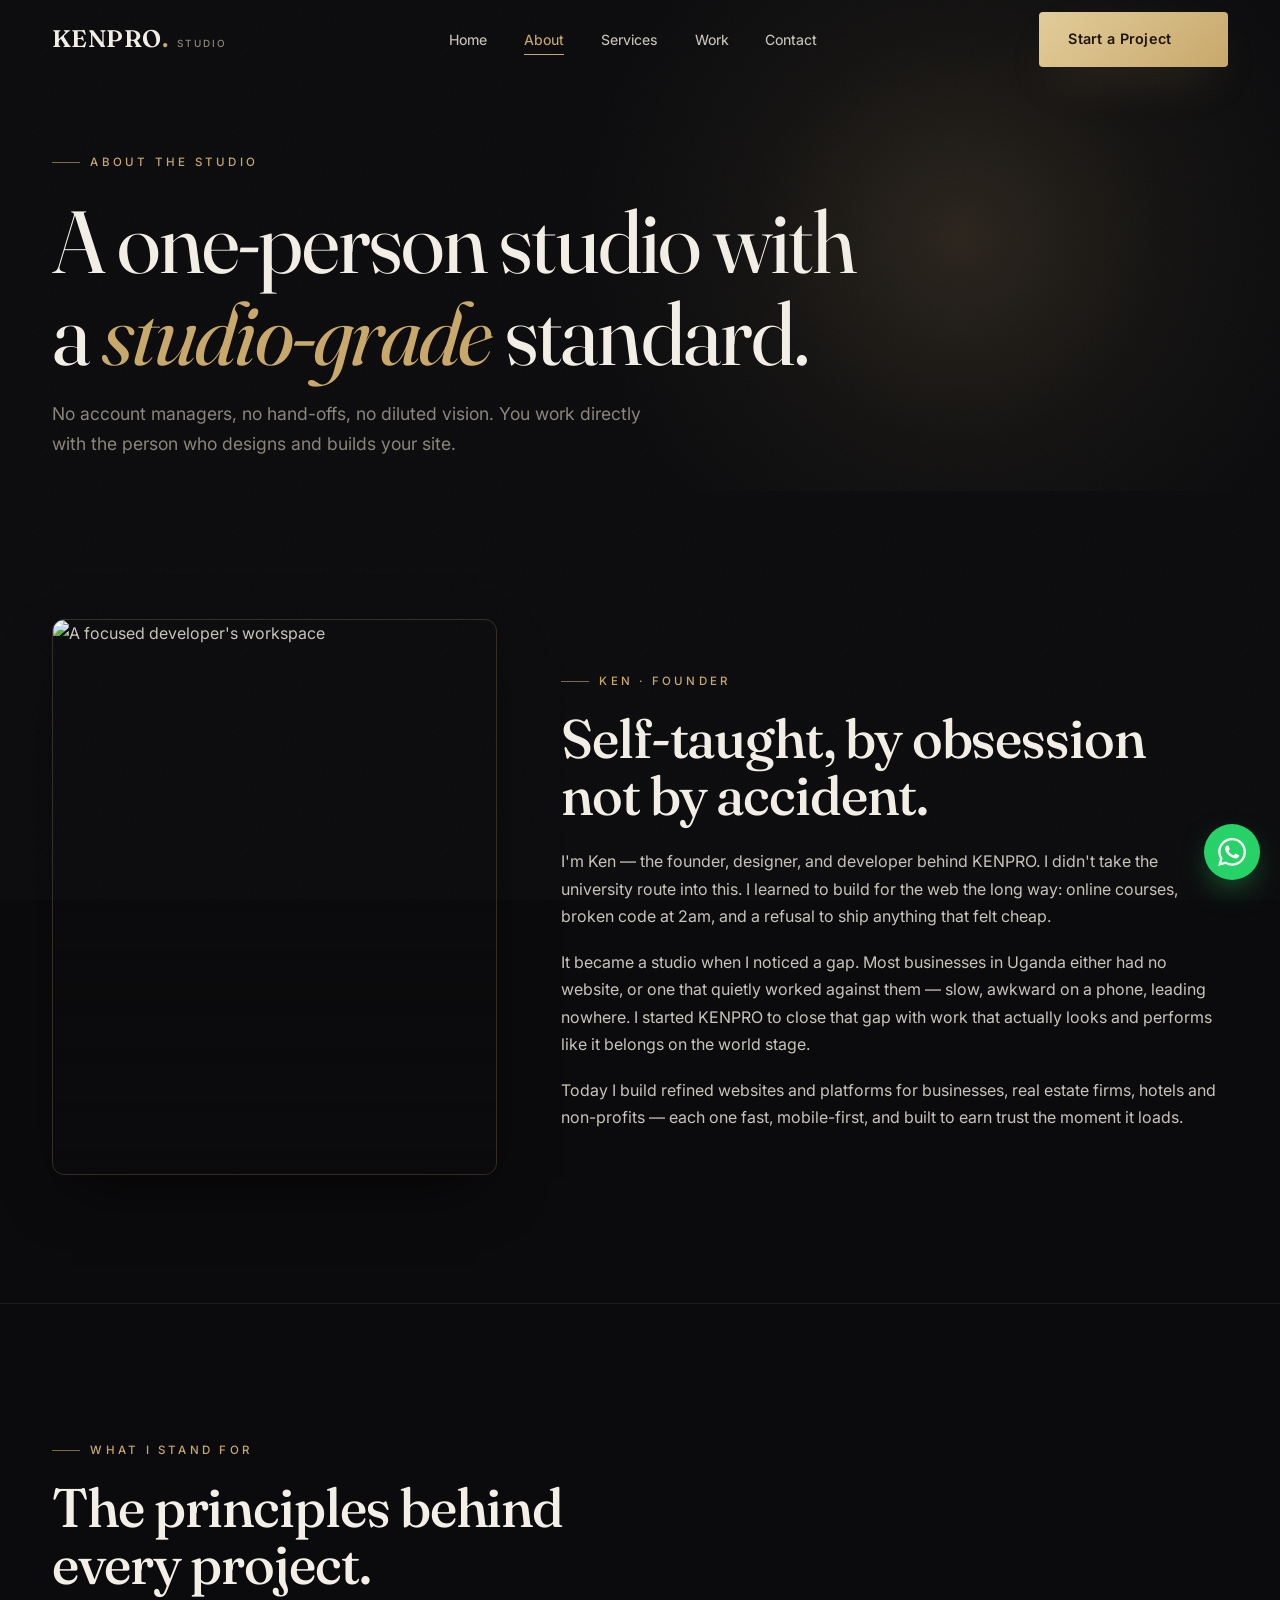
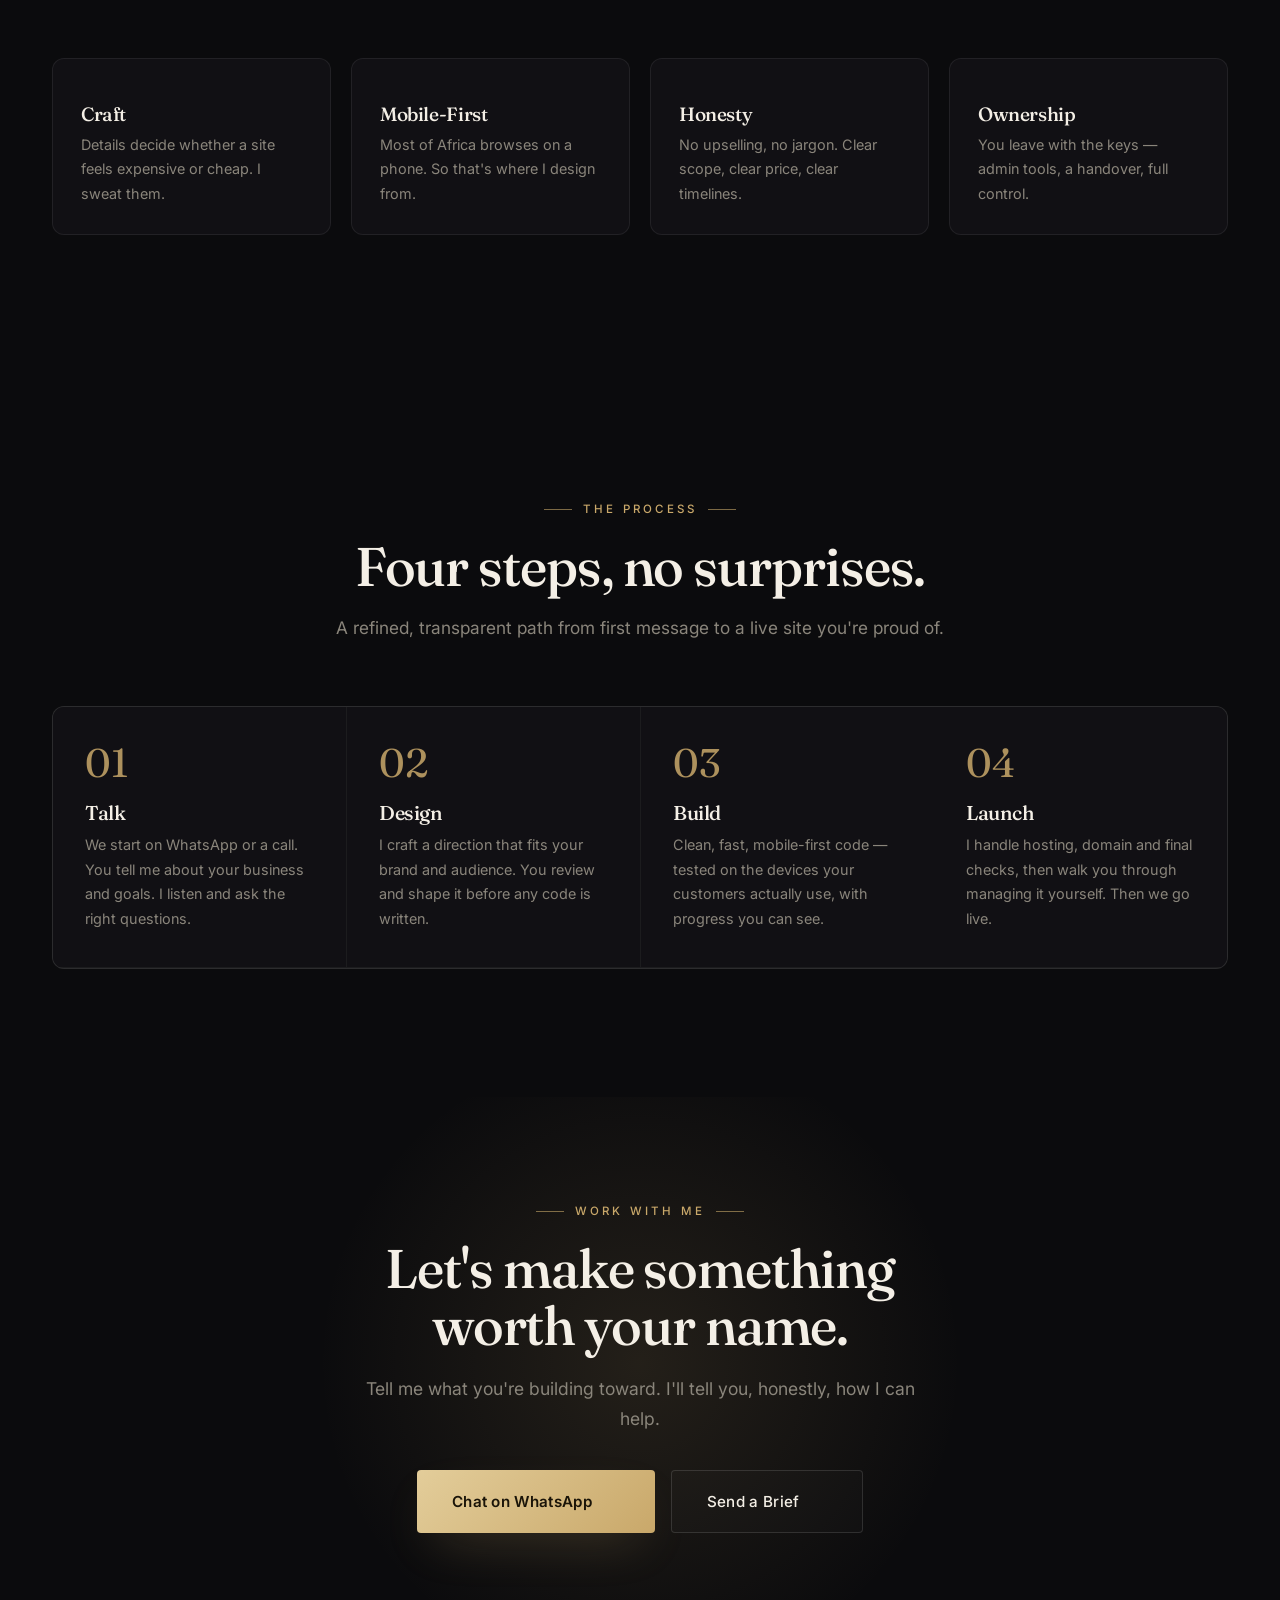
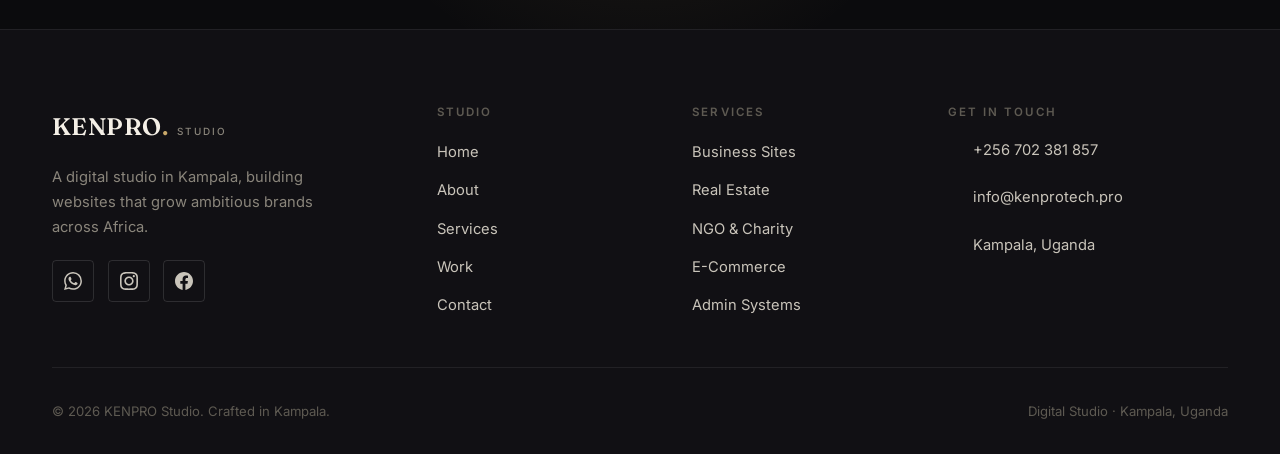
==== about.html @ a4ff4a53 "Replace site with KENPRO Studio (dark-luxury rebuild) Remove old portfolio files; deploy the new 5-p" ====
<!DOCTYPE html>
<html lang="en">
<head>
  <meta charset="UTF-8">
  <meta name="viewport" content="width=device-width, initial-scale=1.0">
  <title>About — KENPRO Digital Studio · Kampala</title>
  <meta name="description" content="KENPRO is led by Ken, a self-taught developer in Kampala. Meet the studio, the approach, and the four-step process behind every build.">

  <meta property="og:type" content="website">
  <meta property="og:title" content="About — KENPRO Digital Studio · Kampala">
  <meta property="og:description" content="Led by Ken, a self-taught developer in Kampala. The studio, the philosophy, and the process behind every KENPRO build.">
  <meta property="og:image" content="https://images.unsplash.com/photo-1497366811353-6870744d04b2?w=1200&h=630&fit=crop&q=80&auto=format">
  <meta property="og:url" content="https://kenprotech.pro/about.html">
  <meta name="twitter:card" content="summary_large_image">
  <meta name="twitter:title" content="About — KENPRO Digital Studio · Kampala">
  <meta name="twitter:description" content="Led by Ken, a self-taught developer in Kampala. The studio, the philosophy, and the process behind every KENPRO build.">
  <meta name="twitter:image" content="https://images.unsplash.com/photo-1497366811353-6870744d04b2?w=1200&h=630&fit=crop&q=80&auto=format">

  <link rel="preconnect" href="https://fonts.googleapis.com">
  <link rel="preconnect" href="https://fonts.gstatic.com" crossorigin>
  <link href="https://fonts.googleapis.com/css2?family=Fraunces:ital,opsz,wght@0,9..144,400;0,9..144,500;0,9..144,600;1,9..144,400;1,9..144,500&family=Inter:wght@400;450;500;600&display=swap" rel="stylesheet">
  <link rel="stylesheet" href="css/style.css">
  <script src="https://unpkg.com/lucide@latest"></script>
</head>
<body class="grain">

  <!-- ════ NAV ════ -->
  <nav class="nav" id="nav">
    <div class="nav-inner">
      <a href="index.html" class="brand" aria-label="KENPRO home">
        <span class="brand-mark">KENPRO<span class="dot">.</span></span>
        <span class="brand-sub">Studio</span>
      </a>
      <div class="nav-links">
        <a href="index.html">Home</a>
        <a href="about.html">About</a>
        <a href="services.html">Services</a>
        <a href="work.html">Work</a>
        <a href="contact.html">Contact</a>
      </div>
      <a href="contact.html" class="btn btn-gold nav-cta">Start a Project <i data-lucide="arrow-up-right"></i></a>
      <button class="nav-toggle" id="navToggle" aria-label="Open menu" aria-expanded="false">
        <span></span><span></span><span></span>
      </button>
    </div>
  </nav>
  <div class="nav-drawer" id="navDrawer">
    <div class="nav-drawer-links">
      <a href="index.html">Home <span>01</span></a>
      <a href="about.html">About <span>02</span></a>
      <a href="services.html">Services <span>03</span></a>
      <a href="work.html">Work <span>04</span></a>
      <a href="contact.html">Contact <span>05</span></a>
    </div>
    <div class="nav-drawer-foot">
      <a href="https://wa.me/256702381857?text=Hello%20Ken%2C%20I%27d%20like%20to%20start%20a%20project." class="btn btn-gold" target="_blank" rel="noopener">Start a Project <i data-lucide="arrow-up-right"></i></a>
      <div class="nav-drawer-social">
        <a class="social-btn" href="https://wa.me/256702381857" target="_blank" rel="noopener" aria-label="WhatsApp"><svg viewBox="0 0 24 24"><path d="M17.472 14.382c-.297-.149-1.758-.867-2.03-.967-.273-.099-.471-.148-.67.15-.197.297-.767.966-.94 1.164-.173.199-.347.223-.644.075-.297-.149-1.255-.463-2.39-1.475-.883-.788-1.48-1.761-1.653-2.059-.173-.297-.018-.458.13-.606.134-.133.298-.347.446-.52.149-.174.198-.298.298-.497.099-.198.05-.371-.025-.52-.075-.149-.669-1.612-.916-2.207-.242-.579-.487-.5-.669-.51l-.57-.01c-.198 0-.52.074-.792.372-.272.297-1.04 1.016-1.04 2.479 0 1.462 1.065 2.875 1.213 3.074.149.198 2.096 3.2 5.077 4.487.709.306 1.262.489 1.694.625.712.227 1.36.195 1.871.118.571-.085 1.758-.719 2.006-1.413.248-.694.248-1.289.173-1.413-.074-.124-.272-.198-.57-.347m-5.421 7.403h-.004a9.87 9.87 0 01-5.031-1.378l-.361-.214-3.741.982.998-3.648-.235-.374a9.86 9.86 0 01-1.51-5.26c.001-5.45 4.436-9.884 9.888-9.884 2.64 0 5.122 1.03 6.988 2.898a9.825 9.825 0 012.893 6.994c-.003 5.45-4.437 9.884-9.885 9.884m8.413-18.297A11.815 11.815 0 0012.05 0C5.495 0 .16 5.335.157 11.892c0 2.096.547 4.142 1.588 5.945L.057 24l6.305-1.654a11.882 11.882 0 005.683 1.448h.005c6.554 0 11.89-5.335 11.893-11.893a11.821 11.821 0 00-3.48-8.413Z"/></svg></a>
        <a class="social-btn" href="https://instagram.com" target="_blank" rel="noopener" aria-label="Instagram"><svg viewBox="0 0 24 24"><path d="M12 0C8.74 0 8.333.015 7.053.072 5.775.132 4.905.333 4.14.63c-.789.306-1.459.717-2.126 1.384S.935 3.35.63 4.14C.333 4.905.131 5.775.072 7.053.012 8.333 0 8.74 0 12s.015 3.667.072 4.947c.06 1.277.261 2.148.558 2.913.306.788.717 1.459 1.384 2.126.667.666 1.336 1.079 2.126 1.384.766.296 1.636.499 2.913.558C8.333 23.988 8.74 24 12 24s3.667-.015 4.947-.072c1.277-.06 2.148-.262 2.913-.558.788-.306 1.459-.718 2.126-1.384.666-.667 1.079-1.335 1.384-2.126.296-.765.499-1.636.558-2.913.06-1.28.072-1.687.072-4.947s-.015-3.667-.072-4.947c-.06-1.277-.262-2.149-.558-2.913-.306-.789-.718-1.459-1.384-2.126C21.319 1.347 20.651.935 19.86.63c-.765-.297-1.636-.499-2.913-.558C15.667.012 15.26 0 12 0zm0 2.16c3.203 0 3.585.016 4.85.071 1.17.055 1.805.249 2.227.415.562.217.96.477 1.382.896.419.42.679.819.896 1.381.164.422.36 1.057.413 2.227.057 1.266.07 1.646.07 4.85s-.015 3.585-.074 4.85c-.061 1.17-.256 1.805-.421 2.227-.224.562-.479.96-.899 1.382-.419.419-.824.679-1.38.896-.42.164-1.065.36-2.235.413-1.274.057-1.649.07-4.859.07-3.211 0-3.586-.015-4.859-.074-1.171-.061-1.816-.256-2.236-.421-.569-.224-.96-.479-1.379-.899-.421-.419-.69-.824-.9-1.38-.165-.42-.359-1.065-.42-2.235-.045-1.26-.061-1.649-.061-4.844 0-3.196.016-3.586.061-4.861.061-1.17.255-1.814.42-2.234.21-.57.479-.96.9-1.381.419-.419.81-.689 1.379-.898.42-.166 1.051-.361 2.221-.421 1.275-.045 1.65-.06 4.859-.06l.045.03zm0 3.678c-3.405 0-6.162 2.76-6.162 6.162 0 3.405 2.76 6.162 6.162 6.162 3.405 0 6.162-2.76 6.162-6.162 0-3.405-2.76-6.162-6.162-6.162zM12 16c-2.21 0-4-1.79-4-4s1.79-4 4-4 4 1.79 4 4-1.79 4-4 4zm7.846-10.405c0 .795-.646 1.44-1.44 1.44-.795 0-1.44-.646-1.44-1.44 0-.794.646-1.439 1.44-1.439.793-.001 1.44.645 1.44 1.439z"/></svg></a>
        <a class="social-btn" href="https://facebook.com" target="_blank" rel="noopener" aria-label="Facebook"><svg viewBox="0 0 24 24"><path d="M24 12.073c0-6.627-5.373-12-12-12s-12 5.373-12 12c0 5.99 4.388 10.954 10.125 11.854v-8.385H7.078v-3.47h3.047V9.43c0-3.007 1.792-4.669 4.533-4.669 1.312 0 2.686.235 2.686.235v2.953H15.83c-1.491 0-1.956.925-1.956 1.874v2.25h3.328l-.532 3.47h-2.796v8.385C19.612 23.027 24 18.062 24 12.073z"/></svg></a>
      </div>
    </div>
  </div>

  <!-- ════ PAGE HEADER ════ -->
  <header class="page-header">
    <div class="hero-glow"></div>
    <div class="container">
      <span class="eyebrow" data-reveal>About the Studio</span>
      <h1 data-reveal data-delay="80">A one-person studio with a <span class="gold-italic">studio-grade</span> standard.</h1>
      <p data-reveal data-delay="160">No account managers, no hand-offs, no diluted vision. You work directly with the person who designs and builds your site.</p>
    </div>
  </header>

  <!-- ════ STORY ════ -->
  <section class="section">
    <div class="container">
      <div class="about-hero-grid">
        <div class="about-portrait" data-reveal>
          <img src="https://images.unsplash.com/photo-1531403009284-440f080d1e12?w=800&q=80&auto=format&fit=crop" alt="A focused developer's workspace"
               onerror="this.onerror=null;this.src='https://images.unsplash.com/photo-1517048676732-d65bc937f952?w=800&q=80&auto=format&fit=crop'">
        </div>
        <div class="about-text" data-reveal data-delay="120">
          <span class="eyebrow" style="margin-bottom:1.25rem;">Ken · Founder</span>
          <h2 style="margin-bottom:1.5rem;">Self-taught, by obsession<br>not by accident.</h2>
          <p>I'm Ken — the founder, designer, and developer behind KENPRO. I didn't take the university route into this. I learned to build for the web the long way: online courses, broken code at 2am, and a refusal to ship anything that felt cheap.</p>
          <p>It became a studio when I noticed a gap. Most businesses in Uganda either had no website, or one that quietly worked against them — slow, awkward on a phone, leading nowhere. I started KENPRO to close that gap with work that actually looks and performs like it belongs on the world stage.</p>
          <p>Today I build refined websites and platforms for businesses, real estate firms, hotels and non-profits — each one fast, mobile-first, and built to earn trust the moment it loads.</p>
        </div>
      </div>
    </div>
  </section>

  <hr class="divider">

  <!-- ════ VALUES ════ -->
  <section class="section">
    <div class="container">
      <div class="section-head" data-reveal>
        <span class="eyebrow">What I Stand For</span>
        <h2>The principles behind<br>every project.</h2>
      </div>
      <div class="values-grid">
        <div class="value-card" data-reveal data-delay="0">
          <div class="value-icon"><i data-lucide="gem"></i></div>
          <h3>Craft</h3>
          <p>Details decide whether a site feels expensive or cheap. I sweat them.</p>
        </div>
        <div class="value-card" data-reveal data-delay="80">
          <div class="value-icon"><i data-lucide="smartphone"></i></div>
          <h3>Mobile-First</h3>
          <p>Most of Africa browses on a phone. So that's where I design from.</p>
        </div>
        <div class="value-card" data-reveal data-delay="160">
          <div class="value-icon"><i data-lucide="message-square-quote"></i></div>
          <h3>Honesty</h3>
          <p>No upselling, no jargon. Clear scope, clear price, clear timelines.</p>
        </div>
        <div class="value-card" data-reveal data-delay="240">
          <div class="value-icon"><i data-lucide="key-round"></i></div>
          <h3>Ownership</h3>
          <p>You leave with the keys — admin tools, a handover, full control.</p>
        </div>
      </div>
    </div>
  </section>

  <!-- ════ PROCESS ════ -->
  <section class="section">
    <div class="container">
      <div class="section-head center" data-reveal>
        <span class="eyebrow center">The Process</span>
        <h2>Four steps, no surprises.</h2>
        <p>A refined, transparent path from first message to a live site you're proud of.</p>
      </div>
      <div class="process">
        <div class="process-step" data-reveal data-delay="0">
          <span class="process-num">01</span>
          <h3>Talk</h3>
          <p>We start on WhatsApp or a call. You tell me about your business and goals. I listen and ask the right questions.</p>
        </div>
        <div class="process-step" data-reveal data-delay="100">
          <span class="process-num">02</span>
          <h3>Design</h3>
          <p>I craft a direction that fits your brand and audience. You review and shape it before any code is written.</p>
        </div>
        <div class="process-step" data-reveal data-delay="200">
          <span class="process-num">03</span>
          <h3>Build</h3>
          <p>Clean, fast, mobile-first code — tested on the devices your customers actually use, with progress you can see.</p>
        </div>
        <div class="process-step" data-reveal data-delay="300">
          <span class="process-num">04</span>
          <h3>Launch</h3>
          <p>I handle hosting, domain and final checks, then walk you through managing it yourself. Then we go live.</p>
        </div>
      </div>
    </div>
  </section>

  <!-- ════ CTA ════ -->
  <section class="cta-band">
    <div class="cta-glow"></div>
    <div class="cta-inner" data-reveal>
      <span class="eyebrow center">Work With Me</span>
      <h2 style="margin-top:1.25rem;">Let's make something<br>worth your name.</h2>
      <p>Tell me what you're building toward. I'll tell you, honestly, how I can help.</p>
      <div class="cta-actions">
        <a href="https://wa.me/256702381857?text=Hello%20Ken%2C%20I%27d%20like%20to%20discuss%20a%20project." class="btn btn-gold btn-lg" target="_blank" rel="noopener">Chat on WhatsApp <i data-lucide="message-circle"></i></a>
        <a href="contact.html" class="btn btn-ghost btn-lg">Send a Brief <i data-lucide="arrow-up-right"></i></a>
      </div>
    </div>
  </section>

  <!-- ════ FOOTER ════ -->
  <footer class="footer">
    <div class="container">
      <div class="footer-grid">
        <div class="footer-brand">
          <a href="index.html" class="brand">
            <span class="brand-mark">KENPRO<span class="dot">.</span></span>
            <span class="brand-sub">Studio</span>
          </a>
          <p>A digital studio in Kampala, building websites that grow ambitious brands across Africa.</p>
          <div class="footer-socials">
            <a class="social-btn" href="https://wa.me/256702381857" target="_blank" rel="noopener" aria-label="WhatsApp"><svg viewBox="0 0 24 24"><path d="M17.472 14.382c-.297-.149-1.758-.867-2.03-.967-.273-.099-.471-.148-.67.15-.197.297-.767.966-.94 1.164-.173.199-.347.223-.644.075-.297-.149-1.255-.463-2.39-1.475-.883-.788-1.48-1.761-1.653-2.059-.173-.297-.018-.458.13-.606.134-.133.298-.347.446-.52.149-.174.198-.298.298-.497.099-.198.05-.371-.025-.52-.075-.149-.669-1.612-.916-2.207-.242-.579-.487-.5-.669-.51l-.57-.01c-.198 0-.52.074-.792.372-.272.297-1.04 1.016-1.04 2.479 0 1.462 1.065 2.875 1.213 3.074.149.198 2.096 3.2 5.077 4.487.709.306 1.262.489 1.694.625.712.227 1.36.195 1.871.118.571-.085 1.758-.719 2.006-1.413.248-.694.248-1.289.173-1.413-.074-.124-.272-.198-.57-.347m-5.421 7.403h-.004a9.87 9.87 0 01-5.031-1.378l-.361-.214-3.741.982.998-3.648-.235-.374a9.86 9.86 0 01-1.51-5.26c.001-5.45 4.436-9.884 9.888-9.884 2.64 0 5.122 1.03 6.988 2.898a9.825 9.825 0 012.893 6.994c-.003 5.45-4.437 9.884-9.885 9.884m8.413-18.297A11.815 11.815 0 0012.05 0C5.495 0 .16 5.335.157 11.892c0 2.096.547 4.142 1.588 5.945L.057 24l6.305-1.654a11.882 11.882 0 005.683 1.448h.005c6.554 0 11.89-5.335 11.893-11.893a11.821 11.821 0 00-3.48-8.413Z"/></svg></a>
            <a class="social-btn" href="https://instagram.com" target="_blank" rel="noopener" aria-label="Instagram"><svg viewBox="0 0 24 24"><path d="M12 0C8.74 0 8.333.015 7.053.072 5.775.132 4.905.333 4.14.63c-.789.306-1.459.717-2.126 1.384S.935 3.35.63 4.14C.333 4.905.131 5.775.072 7.053.012 8.333 0 8.74 0 12s.015 3.667.072 4.947c.06 1.277.261 2.148.558 2.913.306.788.717 1.459 1.384 2.126.667.666 1.336 1.079 2.126 1.384.766.296 1.636.499 2.913.558C8.333 23.988 8.74 24 12 24s3.667-.015 4.947-.072c1.277-.06 2.148-.262 2.913-.558.788-.306 1.459-.718 2.126-1.384.666-.667 1.079-1.335 1.384-2.126.296-.765.499-1.636.558-2.913.06-1.28.072-1.687.072-4.947s-.015-3.667-.072-4.947c-.06-1.277-.262-2.149-.558-2.913-.306-.789-.718-1.459-1.384-2.126C21.319 1.347 20.651.935 19.86.63c-.765-.297-1.636-.499-2.913-.558C15.667.012 15.26 0 12 0zm0 2.16c3.203 0 3.585.016 4.85.071 1.17.055 1.805.249 2.227.415.562.217.96.477 1.382.896.419.42.679.819.896 1.381.164.422.36 1.057.413 2.227.057 1.266.07 1.646.07 4.85s-.015 3.585-.074 4.85c-.061 1.17-.256 1.805-.421 2.227-.224.562-.479.96-.899 1.382-.419.419-.824.679-1.38.896-.42.164-1.065.36-2.235.413-1.274.057-1.649.07-4.859.07-3.211 0-3.586-.015-4.859-.074-1.171-.061-1.816-.256-2.236-.421-.569-.224-.96-.479-1.379-.899-.421-.419-.69-.824-.9-1.38-.165-.42-.359-1.065-.42-2.235-.045-1.26-.061-1.649-.061-4.844 0-3.196.016-3.586.061-4.861.061-1.17.255-1.814.42-2.234.21-.57.479-.96.9-1.381.419-.419.81-.689 1.379-.898.42-.166 1.051-.361 2.221-.421 1.275-.045 1.65-.06 4.859-.06l.045.03zm0 3.678c-3.405 0-6.162 2.76-6.162 6.162 0 3.405 2.76 6.162 6.162 6.162 3.405 0 6.162-2.76 6.162-6.162 0-3.405-2.76-6.162-6.162-6.162zM12 16c-2.21 0-4-1.79-4-4s1.79-4 4-4 4 1.79 4 4-1.79 4-4 4zm7.846-10.405c0 .795-.646 1.44-1.44 1.44-.795 0-1.44-.646-1.44-1.44 0-.794.646-1.439 1.44-1.439.793-.001 1.44.645 1.44 1.439z"/></svg></a>
            <a class="social-btn" href="https://facebook.com" target="_blank" rel="noopener" aria-label="Facebook"><svg viewBox="0 0 24 24"><path d="M24 12.073c0-6.627-5.373-12-12-12s-12 5.373-12 12c0 5.99 4.388 10.954 10.125 11.854v-8.385H7.078v-3.47h3.047V9.43c0-3.007 1.792-4.669 4.533-4.669 1.312 0 2.686.235 2.686.235v2.953H15.83c-1.491 0-1.956.925-1.956 1.874v2.25h3.328l-.532 3.47h-2.796v8.385C19.612 23.027 24 18.062 24 12.073z"/></svg></a>
          </div>
        </div>
        <div class="footer-col">
          <h4>Studio</h4>
          <ul>
            <li><a href="index.html">Home</a></li>
            <li><a href="about.html">About</a></li>
            <li><a href="services.html">Services</a></li>
            <li><a href="work.html">Work</a></li>
            <li><a href="contact.html">Contact</a></li>
          </ul>
        </div>
        <div class="footer-col">
          <h4>Services</h4>
          <ul>
            <li><a href="services.html">Business Sites</a></li>
            <li><a href="services.html">Real Estate</a></li>
            <li><a href="services.html">NGO &amp; Charity</a></li>
            <li><a href="services.html">E-Commerce</a></li>
            <li><a href="services.html">Admin Systems</a></li>
          </ul>
        </div>
        <div class="footer-col footer-contact">
          <h4>Get in Touch</h4>
          <ul>
            <li><i data-lucide="message-circle"></i> <a href="https://wa.me/256702381857" target="_blank" rel="noopener">+256 702 381 857</a></li>
            <li><i data-lucide="mail"></i> <a href="mailto:info@kenprotech.pro">info@kenprotech.pro</a></li>
            <li><i data-lucide="map-pin"></i> Kampala, Uganda</li>
          </ul>
        </div>
      </div>
      <div class="footer-bottom">
        <span>&copy; 2026 KENPRO Studio. Crafted in Kampala.</span>
        <span>Digital Studio · Kampala, Uganda</span>
      </div>
    </div>
  </footer>

  <a class="wa-float" href="https://wa.me/256702381857?text=Hello%20Ken%2C%20I%27d%20like%20to%20discuss%20a%20project." target="_blank" rel="noopener" aria-label="Chat on WhatsApp">
    <svg viewBox="0 0 24 24"><path d="M17.472 14.382c-.297-.149-1.758-.867-2.03-.967-.273-.099-.471-.148-.67.15-.197.297-.767.966-.94 1.164-.173.199-.347.223-.644.075-.297-.149-1.255-.463-2.39-1.475-.883-.788-1.48-1.761-1.653-2.059-.173-.297-.018-.458.13-.606.134-.133.298-.347.446-.52.149-.174.198-.298.298-.497.099-.198.05-.371-.025-.52-.075-.149-.669-1.612-.916-2.207-.242-.579-.487-.5-.669-.51l-.57-.01c-.198 0-.52.074-.792.372-.272.297-1.04 1.016-1.04 2.479 0 1.462 1.065 2.875 1.213 3.074.149.198 2.096 3.2 5.077 4.487.709.306 1.262.489 1.694.625.712.227 1.36.195 1.871.118.571-.085 1.758-.719 2.006-1.413.248-.694.248-1.289.173-1.413-.074-.124-.272-.198-.57-.347m-5.421 7.403h-.004a9.87 9.87 0 01-5.031-1.378l-.361-.214-3.741.982.998-3.648-.235-.374a9.86 9.86 0 01-1.51-5.26c.001-5.45 4.436-9.884 9.888-9.884 2.64 0 5.122 1.03 6.988 2.898a9.825 9.825 0 012.893 6.994c-.003 5.45-4.437 9.884-9.885 9.884m8.413-18.297A11.815 11.815 0 0012.05 0C5.495 0 .16 5.335.157 11.892c0 2.096.547 4.142 1.588 5.945L.057 24l6.305-1.654a11.882 11.882 0 005.683 1.448h.005c6.554 0 11.89-5.335 11.893-11.893a11.821 11.821 0 00-3.48-8.413Z"/></svg>
  </a>

  <script src="js/main.js"></script>
</body>
</html>
---- css/style.css ----
/* ============================================================
   KENPRO — DIGITAL STUDIO · KAMPALA
   Dark luxury design system
   Palette : near-black base · champagne gold · warm ivory
   Type    : Fraunces (display serif) · Inter (sans)
   ============================================================ */

/* ─── TOKENS ─── */
:root {
  /* surfaces */
  --bg:          #0B0B0D;
  --bg-elev:     #111014;
  --bg-card:     #141317;
  --bg-card-2:   #18161b;
  --espresso:    #1A1510;

  /* champagne gold accent */
  --gold:        #C9A86A;
  --gold-bright: #E3CD9A;
  --gold-deep:   #A8884B;
  --gold-soft:   rgba(201,168,106,0.10);
  --gold-line:   rgba(201,168,106,0.22);

  /* text */
  --ivory:       #F4EFE6;
  --text:        #C9C4BA;
  --muted:       #8A857B;
  --faint:       #5E5A52;

  /* lines */
  --line:        rgba(255,255,255,0.07);
  --line-strong: rgba(255,255,255,0.12);

  /* effects */
  --shadow:      0 24px 60px -20px rgba(0,0,0,0.7);
  --shadow-gold: 0 20px 50px -18px rgba(201,168,106,0.28);
  --radius:      4px;
  --radius-lg:   12px;
  --radius-xl:   20px;

  --nav-h:       80px;
  --ease:        cubic-bezier(0.22, 1, 0.36, 1);
  --t:           0.5s var(--ease);

  --container:   1240px;
}

/* ─── RESET ─── */
*, *::before, *::after { margin: 0; padding: 0; box-sizing: border-box; }
html {
  scroll-behavior: smooth;
  -webkit-text-size-adjust: 100%;
  scroll-padding-top: var(--nav-h);
}
body {
  font-family: 'Inter', system-ui, -apple-system, sans-serif;
  background: var(--bg);
  color: var(--text);
  line-height: 1.7;
  font-size: 1rem;
  -webkit-font-smoothing: antialiased;
  text-rendering: optimizeLegibility;
  overflow-x: hidden;
}
img { display: block; max-width: 100%; height: auto; }
a { color: inherit; text-decoration: none; }
ul { list-style: none; }
button { font: inherit; color: inherit; background: none; border: none; cursor: pointer; }
input, textarea, select { font: inherit; color: inherit; }
::selection { background: var(--gold); color: #000; }

/* ─── GRAIN OVERLAY ─── */
.grain::after {
  content: "";
  position: fixed;
  inset: 0;
  z-index: 9998;
  pointer-events: none;
  opacity: 0.035;
  background-image: url("data:image/svg+xml,%3Csvg xmlns='http://www.w3.org/2000/svg' width='200' height='200'%3E%3Cfilter id='n'%3E%3CfeTurbulence type='fractalNoise' baseFrequency='0.85' numOctaves='4' stitchTiles='stitch'/%3E%3C/filter%3E%3Crect width='100%25' height='100%25' filter='url(%23n)'/%3E%3C/svg%3E");
}

/* ─── TYPOGRAPHY ─── */
h1, h2, h3, h4, .display {
  font-family: 'Fraunces', Georgia, serif;
  color: var(--ivory);
  font-weight: 500;
  line-height: 1.04;
  letter-spacing: -0.02em;
}
h1, .h1 { font-size: clamp(2.6rem, 7vw, 5.5rem); font-weight: 400; }
h2, .h2 { font-size: clamp(2rem, 4.6vw, 3.4rem); }
h3, .h3 { font-size: clamp(1.3rem, 2.4vw, 1.75rem); }
p { color: var(--text); }

.serif-italic { font-family: 'Fraunces', serif; font-style: italic; font-weight: 400; }
.gold-italic  { font-family: 'Fraunces', serif; font-style: italic; font-weight: 400; color: var(--gold); }

.eyebrow {
  display: inline-flex;
  align-items: center;
  gap: 0.65rem;
  font-family: 'Inter', sans-serif;
  font-size: 0.72rem;
  font-weight: 500;
  letter-spacing: 0.28em;
  text-transform: uppercase;
  color: var(--gold);
}
.eyebrow::before {
  content: "";
  width: 28px;
  height: 1px;
  background: var(--gold);
  opacity: 0.6;
}
.eyebrow.center::after {
  content: "";
  width: 28px;
  height: 1px;
  background: var(--gold);
  opacity: 0.6;
}

.lead { font-size: clamp(1.05rem, 1.6vw, 1.25rem); color: var(--text); line-height: 1.7; }
.muted { color: var(--muted); }

/* ─── LAYOUT ─── */
.container {
  width: 100%;
  max-width: var(--container);
  margin: 0 auto;
  padding: 0 1.5rem;
}
.section { padding: clamp(4.5rem, 10vw, 9rem) 0; position: relative; }
.section-tight { padding: clamp(3.5rem, 7vw, 6rem) 0; }
.divider { height: 1px; background: var(--line); border: none; }

.section-head {
  max-width: 760px;
  margin-bottom: clamp(2.5rem, 5vw, 4rem);
}
.section-head.center { margin-left: auto; margin-right: auto; text-align: center; }
.section-head .eyebrow { margin-bottom: 1.25rem; }
.section-head h2 { margin-bottom: 1.1rem; }
.section-head p { color: var(--muted); font-size: 1.08rem; max-width: 56ch; }
.section-head.center p { margin-left: auto; margin-right: auto; }

/* ─── BUTTONS ─── */
.btn {
  display: inline-flex;
  align-items: center;
  gap: 0.6rem;
  padding: 0.95rem 1.8rem;
  font-family: 'Inter', sans-serif;
  font-size: 0.9rem;
  font-weight: 500;
  letter-spacing: 0.02em;
  border-radius: var(--radius);
  transition: all 0.4s var(--ease);
  position: relative;
  white-space: nowrap;
  cursor: pointer;
}
.btn svg, .btn [data-lucide] { width: 18px; height: 18px; transition: transform 0.4s var(--ease); }
.btn-gold {
  background: linear-gradient(135deg, var(--gold-bright), var(--gold));
  color: #1a1408;
  font-weight: 600;
  box-shadow: var(--shadow-gold);
}
.btn-gold:hover { transform: translateY(-2px); box-shadow: 0 26px 60px -16px rgba(201,168,106,0.45); }
.btn-gold:hover svg { transform: translate(3px, -3px); }
.btn-ghost {
  border: 1px solid var(--line-strong);
  color: var(--ivory);
  background: rgba(255,255,255,0.015);
}
.btn-ghost:hover { border-color: var(--gold); color: var(--gold); transform: translateY(-2px); }
.btn-ghost:hover svg { transform: translate(3px, -3px); }
.btn-wa { background: #25D366; color: #07241a; font-weight: 600; }
.btn-wa:hover { background: #2BE974; transform: translateY(-2px); }
.btn-lg { padding: 1.1rem 2.2rem; font-size: 0.95rem; }

/* text link with arrow */
.link-arrow {
  display: inline-flex;
  align-items: center;
  gap: 0.5rem;
  color: var(--gold);
  font-size: 0.9rem;
  font-weight: 500;
  letter-spacing: 0.02em;
  position: relative;
}
.link-arrow svg { width: 16px; height: 16px; transition: transform 0.4s var(--ease); }
.link-arrow::after {
  content: "";
  position: absolute;
  left: 0; bottom: -3px;
  width: 0; height: 1px;
  background: var(--gold);
  transition: width 0.4s var(--ease);
}
.link-arrow:hover::after { width: calc(100% - 22px); }
.link-arrow:hover svg { transform: translate(3px, -3px); }

/* ============================================================
   NAVIGATION
   ============================================================ */
.nav {
  position: fixed;
  top: 0; left: 0; right: 0;
  height: var(--nav-h);
  z-index: 1000;
  display: flex;
  align-items: center;
  transition: background 0.5s var(--ease), border-color 0.5s var(--ease), height 0.5s var(--ease);
  border-bottom: 1px solid transparent;
}
.nav.scrolled {
  background: rgba(11,11,13,0.72);
  backdrop-filter: blur(18px) saturate(140%);
  -webkit-backdrop-filter: blur(18px) saturate(140%);
  border-bottom-color: var(--line);
  height: 68px;
}
.nav-inner {
  width: 100%;
  max-width: var(--container);
  margin: 0 auto;
  padding: 0 1.5rem;
  display: flex;
  align-items: center;
  justify-content: space-between;
  gap: 2rem;
}
.brand { display: flex; align-items: baseline; gap: 0.55rem; }
.brand-mark {
  font-family: 'Fraunces', serif;
  font-size: 1.5rem;
  font-weight: 600;
  letter-spacing: 0.02em;
  color: var(--ivory);
}
.brand-mark .dot { color: var(--gold); }
.brand-sub {
  font-size: 0.62rem;
  letter-spacing: 0.22em;
  text-transform: uppercase;
  color: var(--muted);
  font-weight: 500;
}
.nav-links { display: none; align-items: center; gap: 0.4rem; }
.nav-links a {
  font-size: 0.88rem;
  font-weight: 450;
  color: var(--text);
  padding: 0.5rem 0.95rem;
  border-radius: var(--radius);
  position: relative;
  transition: color 0.35s var(--ease);
}
.nav-links a::after {
  content: "";
  position: absolute;
  left: 0.95rem; right: 0.95rem; bottom: 0.3rem;
  height: 1px;
  background: var(--gold);
  transform: scaleX(0);
  transform-origin: left;
  transition: transform 0.4s var(--ease);
}
.nav-links a:hover { color: var(--ivory); }
.nav-links a:hover::after,
.nav-links a.active::after { transform: scaleX(1); }
.nav-links a.active { color: var(--gold); }
.nav-cta { display: none; }

/* mobile toggle */
.nav-toggle {
  display: flex;
  flex-direction: column;
  justify-content: center;
  gap: 6px;
  width: 44px;
  height: 44px;
  align-items: flex-end;
}
.nav-toggle span {
  display: block;
  width: 26px;
  height: 1.5px;
  background: var(--ivory);
  transition: transform 0.4s var(--ease), opacity 0.3s var(--ease), width 0.4s var(--ease);
}
.nav-toggle span:nth-child(2) { width: 18px; }
.nav-toggle.open span:nth-child(1) { transform: translateY(7.5px) rotate(45deg); width: 26px; }
.nav-toggle.open span:nth-child(2) { opacity: 0; }
.nav-toggle.open span:nth-child(3) { transform: translateY(-7.5px) rotate(-45deg); width: 26px; }

/* mobile drawer */
.nav-drawer {
  position: fixed;
  inset: 0;
  z-index: 999;
  background: var(--bg);
  background-image:
    radial-gradient(ellipse 80% 50% at 80% 0%, rgba(201,168,106,0.10), transparent 60%);
  padding: calc(var(--nav-h) + 2rem) 1.5rem 2rem;
  display: flex;
  flex-direction: column;
  transform: translateY(-100%);
  opacity: 0;
  pointer-events: none;
  transition: transform 0.6s var(--ease), opacity 0.4s var(--ease);
}
.nav-drawer.open { transform: translateY(0); opacity: 1; pointer-events: auto; }
.nav-drawer-links { display: flex; flex-direction: column; gap: 0.25rem; margin-bottom: auto; }
.nav-drawer-links a {
  font-family: 'Fraunces', serif;
  font-size: 2.4rem;
  font-weight: 400;
  color: var(--ivory);
  padding: 0.5rem 0;
  display: flex;
  align-items: center;
  justify-content: space-between;
  border-bottom: 1px solid var(--line);
  transition: color 0.35s var(--ease), padding-left 0.4s var(--ease);
}
.nav-drawer-links a:hover { color: var(--gold); padding-left: 0.75rem; }
.nav-drawer-links a span { font-size: 0.75rem; font-family: 'Inter', sans-serif; color: var(--faint); letter-spacing: 0.2em; }
.nav-drawer-foot { padding-top: 2rem; display: flex; flex-direction: column; gap: 1.5rem; }
.nav-drawer-foot .btn { justify-content: center; }
.nav-drawer-social { display: flex; gap: 1rem; }

/* ============================================================
   HERO
   ============================================================ */
.hero {
  position: relative;
  min-height: 100vh;
  min-height: 100svh;
  display: flex;
  align-items: center;
  padding: calc(var(--nav-h) + 2rem) 0 4rem;
  overflow: hidden;
}
.hero-glow {
  position: absolute;
  top: -10%; right: -5%;
  width: 60vw; height: 60vw;
  max-width: 850px; max-height: 850px;
  background: radial-gradient(circle, rgba(201,168,106,0.16) 0%, rgba(201,168,106,0.04) 40%, transparent 70%);
  pointer-events: none;
  z-index: 0;
}
.hero-glow-2 {
  position: absolute;
  bottom: -20%; left: -10%;
  width: 50vw; height: 50vw;
  max-width: 700px; max-height: 700px;
  background: radial-gradient(circle, rgba(64,46,20,0.5) 0%, transparent 65%);
  pointer-events: none;
  z-index: 0;
}
.hero-inner {
  position: relative;
  z-index: 2;
  display: grid;
  gap: 3rem;
  align-items: center;
  width: 100%;
}
.hero-copy { max-width: 720px; }
.hero .eyebrow { margin-bottom: 1.75rem; }
.hero h1 { margin-bottom: 1.75rem; }
.hero h1 .gold-italic { display: inline; }
.hero-sub { font-size: clamp(1.05rem, 1.5vw, 1.2rem); color: var(--muted); max-width: 50ch; margin-bottom: 2.5rem; }
.hero-actions { display: flex; flex-wrap: wrap; gap: 1rem; align-items: center; }

/* hero featured visual */
.hero-visual { position: relative; }
.hero-frame {
  position: relative;
  border-radius: var(--radius-xl);
  overflow: hidden;
  border: 1px solid var(--gold-line);
  box-shadow: var(--shadow), var(--shadow-gold);
  aspect-ratio: 4/5;
  background: var(--bg-card);
}
.hero-frame img { width: 100%; height: 100%; object-fit: cover; object-position: top center; }
.hero-frame::after {
  content: "";
  position: absolute; inset: 0;
  background: linear-gradient(to top, rgba(11,11,13,0.65) 0%, transparent 45%);
}
.hero-chip {
  position: absolute;
  bottom: 1.25rem; left: 1.25rem;
  z-index: 2;
  background: rgba(11,11,13,0.72);
  backdrop-filter: blur(12px);
  border: 1px solid var(--gold-line);
  border-radius: 999px;
  padding: 0.5rem 1.1rem;
  display: flex;
  align-items: center;
  gap: 0.55rem;
  font-size: 0.78rem;
  color: var(--ivory);
}
.hero-chip .pulse { width: 7px; height: 7px; border-radius: 50%; background: var(--gold); box-shadow: 0 0 0 0 rgba(201,168,106,0.6); animation: pulse 2.4s infinite; }
@keyframes pulse {
  0% { box-shadow: 0 0 0 0 rgba(201,168,106,0.5); }
  70% { box-shadow: 0 0 0 10px rgba(201,168,106,0); }
  100% { box-shadow: 0 0 0 0 rgba(201,168,106,0); }
}
.hero-scroll {
  position: absolute;
  bottom: 1.75rem; left: 50%;
  transform: translateX(-50%);
  z-index: 2;
  display: none;
  flex-direction: column;
  align-items: center;
  gap: 0.6rem;
  font-size: 0.66rem;
  letter-spacing: 0.25em;
  text-transform: uppercase;
  color: var(--muted);
}
.hero-scroll .line { width: 1px; height: 38px; background: linear-gradient(var(--gold), transparent); animation: scrolldrop 2.2s infinite; transform-origin: top; }
@keyframes scrolldrop { 0% { transform: scaleY(0); } 50% { transform: scaleY(1); } 100% { transform: scaleY(0); transform-origin: bottom; } }

/* ─── MARQUEE ─── */
.marquee {
  border-top: 1px solid var(--line);
  border-bottom: 1px solid var(--line);
  padding: 1.5rem 0;
  overflow: hidden;
  background: var(--bg-elev);
}
.marquee-track {
  display: flex;
  gap: 3.5rem;
  width: max-content;
  animation: marquee 32s linear infinite;
}
.marquee:hover .marquee-track { animation-play-state: paused; }
.marquee-item {
  display: flex;
  align-items: center;
  gap: 1rem;
  font-family: 'Fraunces', serif;
  font-size: 1.4rem;
  font-style: italic;
  color: var(--muted);
  white-space: nowrap;
}
.marquee-item .star { color: var(--gold); font-style: normal; font-size: 0.9rem; }
@keyframes marquee { to { transform: translateX(-50%); } }

/* ============================================================
   FEATURED WORK (home) + WORK PAGE
   ============================================================ */
.work-list { display: flex; flex-direction: column; gap: clamp(3rem, 7vw, 7rem); }
.work-item { display: grid; gap: 2rem; align-items: center; }
.work-media {
  position: relative;
  border-radius: var(--radius-lg);
  overflow: hidden;
  border: 1px solid var(--line-strong);
  background: var(--bg-card);
  box-shadow: var(--shadow);
  aspect-ratio: 16/11;
}
.work-media img {
  width: 100%; height: 100%;
  object-fit: cover;
  object-position: top center;
  transition: transform 1.1s var(--ease);
}
.work-item:hover .work-media img { transform: scale(1.04); }
.work-media::after {
  content: "";
  position: absolute; inset: 0;
  background: linear-gradient(120deg, transparent 60%, rgba(201,168,106,0.08));
  opacity: 0;
  transition: opacity 0.6s var(--ease);
}
.work-item:hover .work-media::after { opacity: 1; }
.work-index {
  font-family: 'Fraunces', serif;
  font-size: 0.9rem;
  color: var(--gold);
  letter-spacing: 0.1em;
  margin-bottom: 1rem;
  display: block;
}
.work-cat {
  display: inline-flex;
  align-items: center;
  gap: 0.5rem;
  font-size: 0.72rem;
  letter-spacing: 0.2em;
  text-transform: uppercase;
  color: var(--muted);
  margin-bottom: 1.25rem;
}
.work-body h3 { font-size: clamp(1.6rem, 3.5vw, 2.6rem); margin-bottom: 1rem; }
.work-body > p { color: var(--muted); margin-bottom: 1.5rem; max-width: 52ch; }
.work-tags { display: flex; flex-wrap: wrap; gap: 0.5rem; margin-bottom: 2rem; }
.tag {
  font-size: 0.74rem;
  letter-spacing: 0.04em;
  color: var(--text);
  border: 1px solid var(--line-strong);
  border-radius: 999px;
  padding: 0.35rem 0.9rem;
  background: rgba(255,255,255,0.02);
}
.work-actions { display: flex; flex-wrap: wrap; gap: 1.5rem; align-items: center; }

/* ============================================================
   SERVICES
   ============================================================ */
.services-grid { display: grid; gap: 1.25rem; }
.service-card {
  position: relative;
  border: 1px solid var(--line);
  border-radius: var(--radius-lg);
  padding: 2rem 1.85rem 2.1rem;
  background: linear-gradient(160deg, var(--bg-card) 0%, var(--bg-elev) 100%);
  transition: border-color 0.5s var(--ease), transform 0.5s var(--ease), box-shadow 0.5s var(--ease);
  overflow: hidden;
}
.service-card::before {
  content: "";
  position: absolute;
  top: 0; left: 0; right: 0;
  height: 1px;
  background: linear-gradient(90deg, transparent, var(--gold), transparent);
  opacity: 0;
  transition: opacity 0.5s var(--ease);
}
.service-card:hover { transform: translateY(-4px); border-color: var(--gold-line); box-shadow: var(--shadow); }
.service-card:hover::before { opacity: 1; }
.service-icon {
  width: 54px; height: 54px;
  border-radius: var(--radius);
  display: flex; align-items: center; justify-content: center;
  background: var(--gold-soft);
  border: 1px solid var(--gold-line);
  color: var(--gold);
  margin-bottom: 1.5rem;
  transition: background 0.5s var(--ease), color 0.5s var(--ease);
}
.service-icon [data-lucide] { width: 24px; height: 24px; }
.service-card:hover .service-icon { background: var(--gold); color: #1a1408; }
.service-num {
  position: absolute;
  top: 1.85rem; right: 1.85rem;
  font-family: 'Fraunces', serif;
  font-size: 0.95rem;
  color: var(--faint);
}
.service-card h3 { font-size: 1.3rem; margin-bottom: 0.7rem; }
.service-card > p { color: var(--muted); font-size: 0.94rem; margin-bottom: 1.4rem; }
.service-benefits { display: flex; flex-direction: column; gap: 0.6rem; }
.service-benefits li { display: flex; gap: 0.65rem; align-items: flex-start; font-size: 0.88rem; color: var(--text); }
.service-benefits [data-lucide] { width: 16px; height: 16px; color: var(--gold); flex-shrink: 0; margin-top: 0.28rem; }

/* ============================================================
   STATS / TRUST
   ============================================================ */
.stats {
  display: grid;
  grid-template-columns: repeat(2, 1fr);
  gap: 1px;
  background: var(--line);
  border: 1px solid var(--line);
  border-radius: var(--radius-lg);
  overflow: hidden;
}
.stat { background: var(--bg-elev); padding: 2.25rem 1.5rem; text-align: center; }
.stat-num { font-family: 'Fraunces', serif; font-size: clamp(2.4rem, 5vw, 3.4rem); color: var(--gold); line-height: 1; margin-bottom: 0.6rem; }
.stat-label { font-size: 0.78rem; letter-spacing: 0.12em; text-transform: uppercase; color: var(--muted); }

/* ============================================================
   QUOTE / TESTIMONIAL
   ============================================================ */
.quote-block { max-width: 900px; margin: 0 auto; text-align: center; }
.quote-mark { font-family: 'Fraunces', serif; font-size: 5rem; color: var(--gold); line-height: 0.5; opacity: 0.4; }
.quote-block blockquote {
  font-family: 'Fraunces', serif;
  font-size: clamp(1.5rem, 3.6vw, 2.6rem);
  font-weight: 400;
  line-height: 1.3;
  color: var(--ivory);
  margin: 1.5rem 0 2rem;
}
.quote-block blockquote em { color: var(--gold); }
.quote-cite { display: inline-flex; flex-direction: column; gap: 0.2rem; align-items: center; }
.quote-cite .name { color: var(--ivory); font-weight: 500; }
.quote-cite .role { font-size: 0.82rem; color: var(--muted); }

/* ============================================================
   ABOUT
   ============================================================ */
.about-hero-grid { display: grid; gap: 2.5rem; align-items: center; }
.about-portrait {
  border-radius: var(--radius-lg);
  overflow: hidden;
  border: 1px solid var(--gold-line);
  box-shadow: var(--shadow);
  aspect-ratio: 4/5;
  position: relative;
}
.about-portrait img { width: 100%; height: 100%; object-fit: cover; }
.about-portrait::after { content:""; position:absolute; inset:0; background: linear-gradient(to top, rgba(11,11,13,0.5), transparent 50%); }
.about-text p { color: var(--text); margin-bottom: 1.2rem; }
.about-text p:last-child { margin-bottom: 0; }
.about-text .first-letter { }

/* values */
.values-grid { display: grid; gap: 1.25rem; }
.value-card {
  border: 1px solid var(--line);
  border-radius: var(--radius-lg);
  padding: 1.75rem;
  background: var(--bg-elev);
  transition: border-color 0.5s var(--ease), transform 0.5s var(--ease);
}
.value-card:hover { border-color: var(--gold-line); transform: translateY(-3px); }
.value-icon { color: var(--gold); margin-bottom: 1.1rem; }
.value-icon [data-lucide] { width: 26px; height: 26px; }
.value-card h3 { font-size: 1.2rem; margin-bottom: 0.5rem; }
.value-card p { font-size: 0.9rem; color: var(--muted); }

/* process */
.process { display: grid; gap: 1px; background: var(--line); border: 1px solid var(--line); border-radius: var(--radius-lg); overflow: hidden; }
.process-step {
  background: var(--bg-elev);
  padding: 2.25rem 2rem;
  position: relative;
  transition: background 0.5s var(--ease);
}
.process-step:hover { background: var(--bg-card); }
.process-num {
  font-family: 'Fraunces', serif;
  font-size: 2.5rem;
  color: var(--gold);
  line-height: 1;
  margin-bottom: 1.25rem;
  display: block;
  opacity: 0.85;
}
.process-step h3 { font-size: 1.25rem; margin-bottom: 0.6rem; }
.process-step p { font-size: 0.9rem; color: var(--muted); }

/* ============================================================
   CONTACT
   ============================================================ */
.contact-grid { display: grid; gap: 3rem; }
.contact-channels { display: flex; flex-direction: column; gap: 1rem; margin: 2rem 0; }
.contact-channel {
  display: flex;
  align-items: center;
  gap: 1.1rem;
  padding: 1.25rem 1.4rem;
  border: 1px solid var(--line);
  border-radius: var(--radius-lg);
  background: var(--bg-elev);
  transition: border-color 0.5s var(--ease), transform 0.4s var(--ease);
}
.contact-channel:hover { border-color: var(--gold-line); transform: translateX(4px); }
.contact-channel-icon {
  width: 46px; height: 46px;
  flex-shrink: 0;
  border-radius: var(--radius);
  display: flex; align-items: center; justify-content: center;
  background: var(--gold-soft);
  border: 1px solid var(--gold-line);
  color: var(--gold);
}
.contact-channel-icon svg { width: 22px; height: 22px; }
.contact-channel-icon [data-lucide] { width: 22px; height: 22px; }
.contact-channel .label { font-size: 0.72rem; letter-spacing: 0.16em; text-transform: uppercase; color: var(--muted); margin-bottom: 0.15rem; }
.contact-channel .value { color: var(--ivory); font-weight: 500; }
.contact-socials { display: flex; gap: 0.85rem; margin-top: 0.5rem; }

/* form */
.contact-form {
  border: 1px solid var(--line);
  border-radius: var(--radius-lg);
  padding: clamp(1.5rem, 4vw, 2.5rem);
  background: linear-gradient(165deg, var(--bg-card), var(--bg-elev));
}
.form-row { display: grid; gap: 1.25rem; }
.field { margin-bottom: 1.25rem; }
.field label { display: block; font-size: 0.78rem; letter-spacing: 0.1em; text-transform: uppercase; color: var(--muted); margin-bottom: 0.5rem; }
.field input, .field select, .field textarea {
  width: 100%;
  background: rgba(255,255,255,0.02);
  border: 1px solid var(--line-strong);
  border-radius: var(--radius);
  padding: 0.9rem 1rem;
  color: var(--ivory);
  font-size: 1rem;
  transition: border-color 0.4s var(--ease), background 0.4s var(--ease), box-shadow 0.4s var(--ease);
  -webkit-appearance: none; appearance: none;
}
.field textarea { resize: vertical; min-height: 130px; line-height: 1.6; }
.field input::placeholder, .field textarea::placeholder { color: var(--faint); }
.field input:focus, .field select:focus, .field textarea:focus {
  outline: none;
  border-color: var(--gold);
  background: rgba(201,168,106,0.04);
  box-shadow: 0 0 0 3px rgba(201,168,106,0.1);
}
.field select { background-image: url("data:image/svg+xml,%3Csvg xmlns='http://www.w3.org/2000/svg' width='14' height='14' fill='none' stroke='%238A857B' stroke-width='2'%3E%3Cpath d='M3 5l4 4 4-4'/%3E%3C/svg%3E"); background-repeat: no-repeat; background-position: right 1rem center; padding-right: 2.5rem; }
.contact-form .btn { width: 100%; justify-content: center; margin-top: 0.5rem; }
.form-note { font-size: 0.78rem; color: var(--faint); text-align: center; margin-top: 0.9rem; }
.form-success { display: none; text-align: center; padding: 2rem 1rem; }
.form-success.show { display: block; }
.form-success .check { width: 56px; height: 56px; margin: 0 auto 1.25rem; border-radius: 50%; border: 1px solid var(--gold-line); background: var(--gold-soft); display: flex; align-items: center; justify-content: center; color: var(--gold); }
.form-success h3 { margin-bottom: 0.5rem; }
.form-success p { color: var(--muted); }

/* ============================================================
   CTA BAND
   ============================================================ */
.cta-band { position: relative; overflow: hidden; }
.cta-inner {
  position: relative;
  z-index: 2;
  text-align: center;
  max-width: 800px;
  margin: 0 auto;
  padding: clamp(3rem, 8vw, 6rem) 1.5rem;
}
.cta-glow {
  position: absolute;
  top: 50%; left: 50%;
  transform: translate(-50%, -50%);
  width: 70vw; height: 70vw;
  max-width: 700px; max-height: 700px;
  background: radial-gradient(circle, rgba(201,168,106,0.13), transparent 65%);
  pointer-events: none;
}
.cta-inner h2 { margin-bottom: 1.25rem; }
.cta-inner p { color: var(--muted); font-size: 1.1rem; margin-bottom: 2.25rem; max-width: 52ch; margin-left: auto; margin-right: auto; }
.cta-actions { display: flex; flex-wrap: wrap; gap: 1rem; justify-content: center; }

/* ============================================================
   FOOTER
   ============================================================ */
.footer { border-top: 1px solid var(--line); background: var(--bg-elev); padding: clamp(3rem, 6vw, 5rem) 0 2rem; }
.footer-grid { display: grid; gap: 2.5rem; padding-bottom: 3rem; border-bottom: 1px solid var(--line); }
.footer-brand .brand { margin-bottom: 1.1rem; }
.footer-brand p { color: var(--muted); font-size: 0.92rem; max-width: 30ch; }
.footer-col h4 { font-family: 'Inter', sans-serif; font-size: 0.72rem; letter-spacing: 0.18em; text-transform: uppercase; color: var(--faint); margin-bottom: 1.2rem; font-weight: 600; }
.footer-col ul { display: flex; flex-direction: column; gap: 0.7rem; }
.footer-col a { color: var(--text); font-size: 0.92rem; transition: color 0.35s var(--ease); }
.footer-col a:hover { color: var(--gold); }
.footer-contact li { display: flex; align-items: center; gap: 0.6rem; color: var(--text); font-size: 0.92rem; margin-bottom: 0.7rem; }
.footer-contact [data-lucide] { width: 16px; height: 16px; color: var(--gold); }
.footer-socials { display: flex; gap: 0.85rem; margin-top: 1.25rem; }
.social-btn {
  width: 42px; height: 42px;
  border-radius: var(--radius);
  border: 1px solid var(--line-strong);
  display: flex; align-items: center; justify-content: center;
  color: var(--text);
  transition: all 0.4s var(--ease);
}
.social-btn svg { width: 18px; height: 18px; fill: currentColor; }
.social-btn:hover { color: var(--gold); border-color: var(--gold); transform: translateY(-3px); }
.footer-bottom {
  padding-top: 2rem;
  display: flex;
  flex-direction: column;
  gap: 0.75rem;
  align-items: center;
  text-align: center;
  font-size: 0.82rem;
  color: var(--faint);
}
.footer-bottom a { color: var(--muted); }
.footer-bottom a:hover { color: var(--gold); }

/* ============================================================
   FLOATING WHATSAPP
   ============================================================ */
.wa-float {
  position: fixed;
  right: 1.25rem;
  bottom: 1.25rem;
  bottom: calc(1.25rem + env(safe-area-inset-bottom, 0px));
  z-index: 900;
  width: 56px; height: 56px;
  border-radius: 50%;
  background: #25D366;
  color: #fff;
  display: flex; align-items: center; justify-content: center;
  box-shadow: 0 12px 30px -8px rgba(37,211,102,0.5);
  transition: transform 0.4s var(--ease), box-shadow 0.4s var(--ease);
}
.wa-float svg { width: 28px; height: 28px; fill: currentColor; }
.wa-float:hover { transform: scale(1.08) translateY(-2px); box-shadow: 0 16px 36px -8px rgba(37,211,102,0.6); }

/* ============================================================
   PAGE HEADER (interior pages)
   ============================================================ */
.page-header { padding: calc(var(--nav-h) + 4rem) 0 2rem; position: relative; overflow: hidden; }
.page-header .hero-glow { top: -30%; }
.page-header .eyebrow { margin-bottom: 1.5rem; }
.page-header h1 { max-width: 16ch; margin-bottom: 1.25rem; }
.page-header p { color: var(--muted); font-size: 1.1rem; max-width: 56ch; }

/* ============================================================
   SCROLL REVEAL
   ============================================================ */
[data-reveal] {
  opacity: 0;
  transform: translateY(28px);
  transition: opacity 0.9s var(--ease), transform 0.9s var(--ease);
  will-change: opacity, transform;
}
[data-reveal].in { opacity: 1; transform: none; }

@media (prefers-reduced-motion: reduce) {
  * { animation-duration: 0.001ms !important; animation-iteration-count: 1 !important; transition-duration: 0.001ms !important; scroll-behavior: auto !important; }
  [data-reveal] { opacity: 1; transform: none; }
  .marquee-track { animation: none; }
}

/* ============================================================
   RESPONSIVE
   ============================================================ */
@media (min-width: 560px) {
  .services-grid { grid-template-columns: repeat(2, 1fr); }
  .values-grid { grid-template-columns: repeat(2, 1fr); }
  .form-row { grid-template-columns: 1fr 1fr; }
}

@media (min-width: 900px) {
  .nav-links, .nav-cta { display: flex; }
  .nav-toggle { display: none; }
  .hero-inner { grid-template-columns: 1.15fr 0.85fr; gap: 4rem; }
  .hero-scroll { display: flex; }
  .work-item { grid-template-columns: 1fr 1fr; gap: 3.5rem; }
  .work-item.flip .work-media { order: 2; }
  .work-item.flip .work-body { order: 1; }
  .stats { grid-template-columns: repeat(4, 1fr); }
  .services-grid { grid-template-columns: repeat(3, 1fr); }
  .values-grid { grid-template-columns: repeat(4, 1fr); }
  .process { grid-template-columns: repeat(4, 1fr); }
  .about-hero-grid { grid-template-columns: 0.8fr 1.2fr; gap: 4rem; }
  .contact-grid { grid-template-columns: 0.9fr 1.1fr; gap: 4rem; }
  .footer-grid { grid-template-columns: 1.6fr 1fr 1fr 1.3fr; }
  .footer-bottom { flex-direction: row; justify-content: space-between; }
}

@media (min-width: 1100px) {
  .container, .nav-inner { padding: 0 2rem; }
}

/* hero portrait: hide on small screens to keep it clean, show typographic hero */
@media (max-width: 899px) {
  .hero-visual { max-width: 380px; margin: 0 auto; width: 100%; }
  .hero { padding-bottom: 3rem; }
}
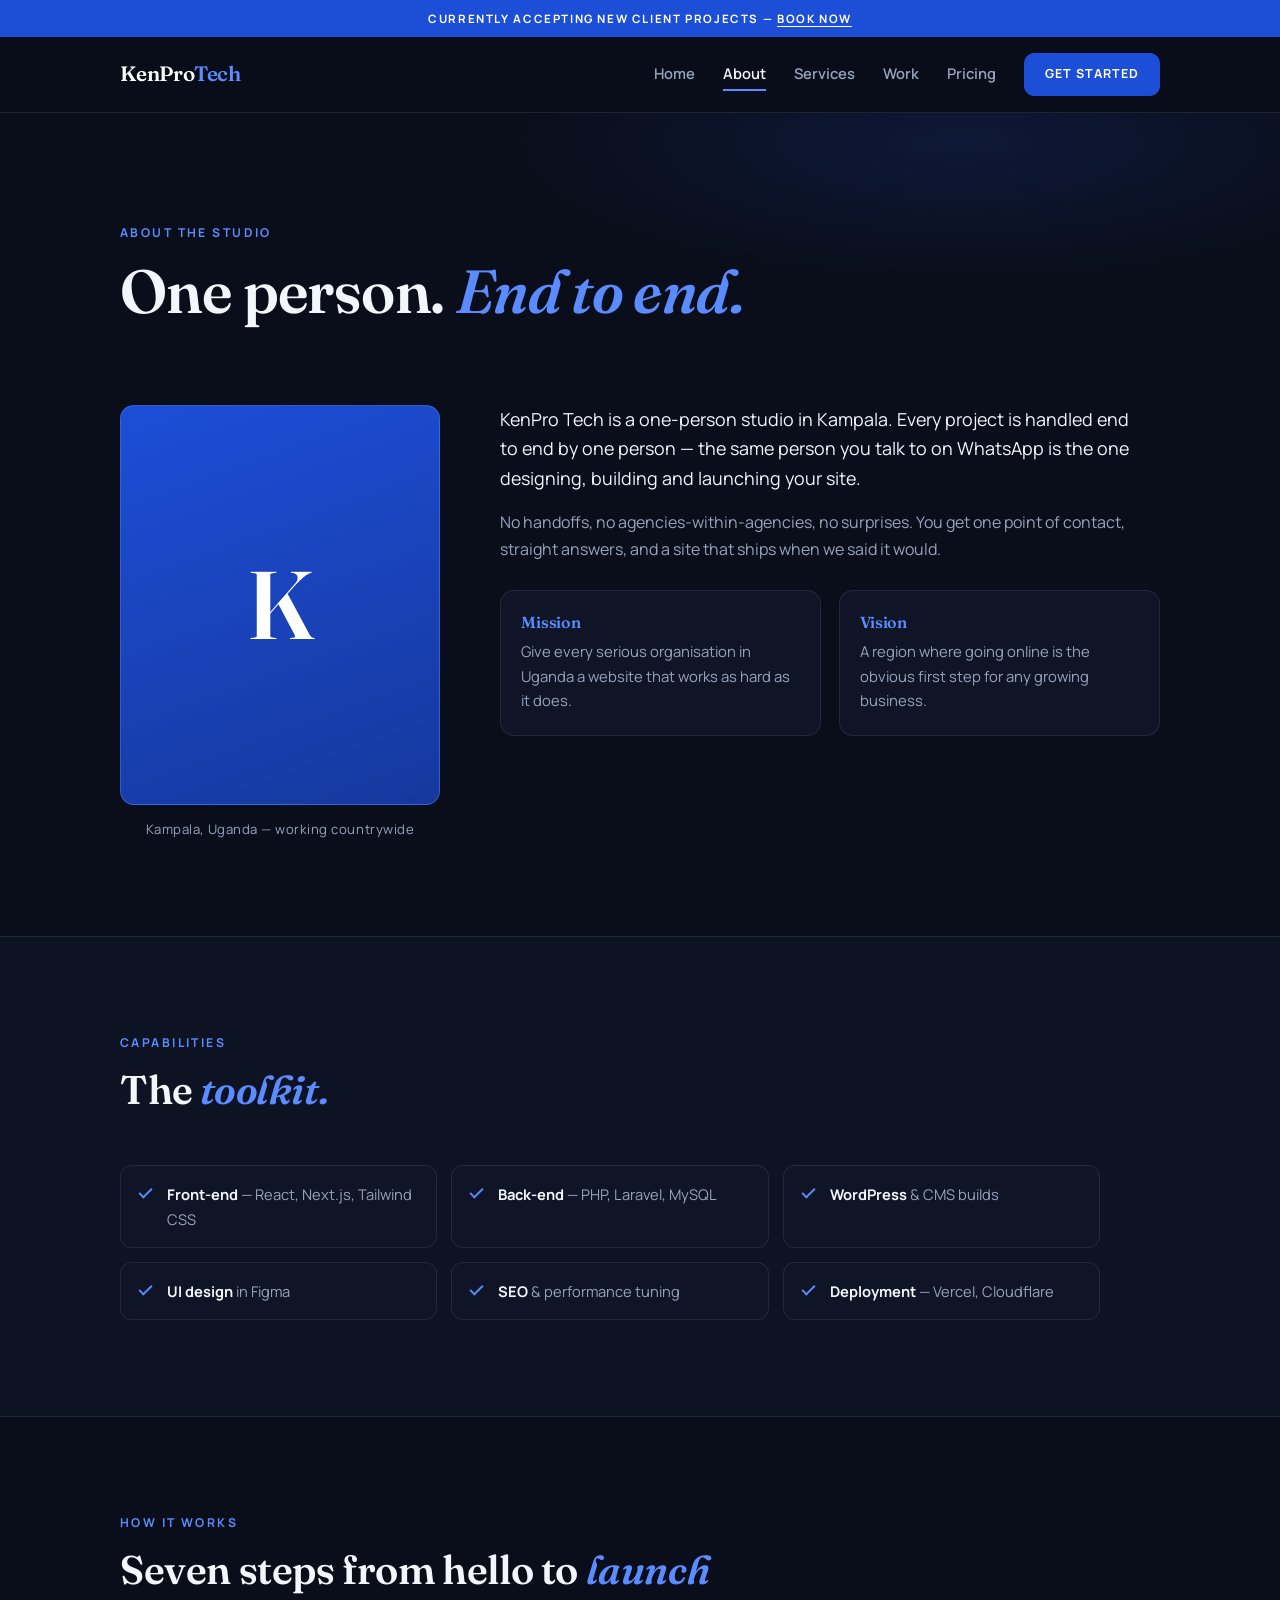
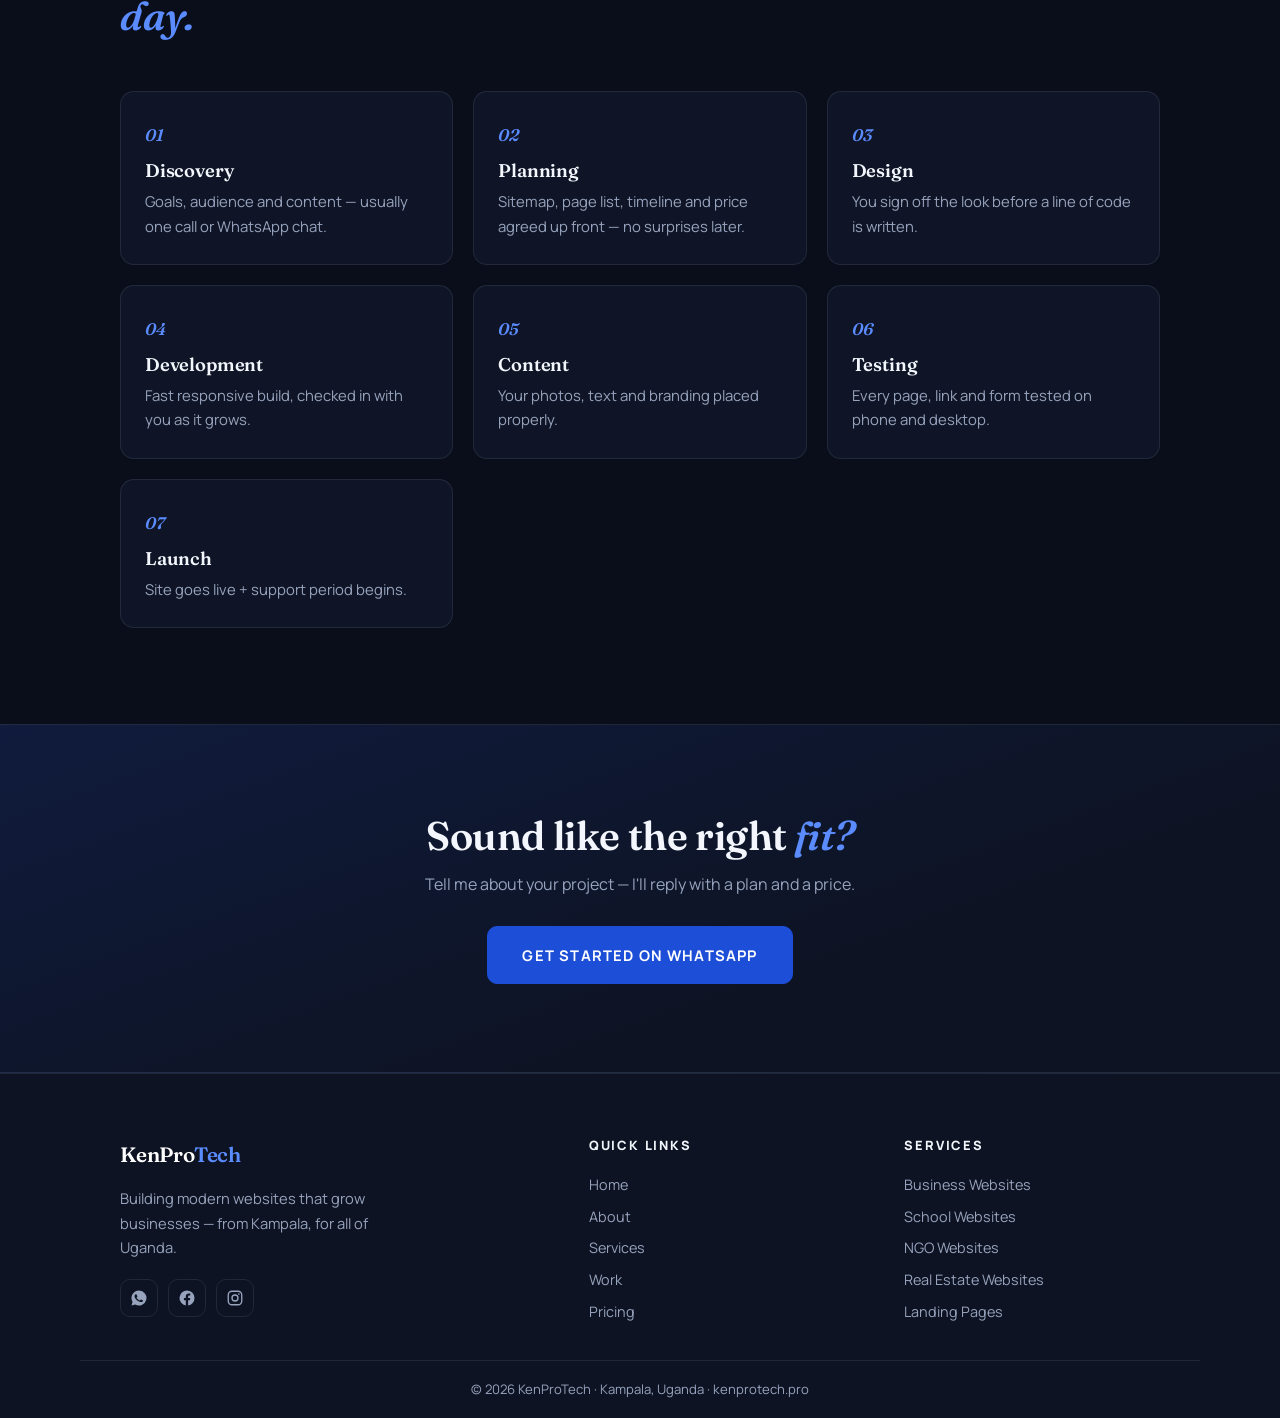
==== commit 826a246f: "Rebuild as 5-page multi-page static site (navy + royal blue) - index, about, services, work, pricing" ====
--- a/about.html
+++ b/about.html
@@ -3,231 +3,151 @@
 <head>
   <meta charset="UTF-8">
   <meta name="viewport" content="width=device-width, initial-scale=1.0">
-  <title>About — KENPRO Digital Studio · Kampala</title>
-  <meta name="description" content="KENPRO is led by Ken, a self-taught developer in Kampala. Meet the studio, the approach, and the four-step process behind every build.">
-
-  <meta property="og:type" content="website">
-  <meta property="og:title" content="About — KENPRO Digital Studio · Kampala">
-  <meta property="og:description" content="Led by Ken, a self-taught developer in Kampala. The studio, the philosophy, and the process behind every KENPRO build.">
-  <meta property="og:image" content="https://images.unsplash.com/photo-1497366811353-6870744d04b2?w=1200&h=630&fit=crop&q=80&auto=format">
-  <meta property="og:url" content="https://kenprotech.pro/about.html">
-  <meta name="twitter:card" content="summary_large_image">
-  <meta name="twitter:title" content="About — KENPRO Digital Studio · Kampala">
-  <meta name="twitter:description" content="Led by Ken, a self-taught developer in Kampala. The studio, the philosophy, and the process behind every KENPRO build.">
-  <meta name="twitter:image" content="https://images.unsplash.com/photo-1497366811353-6870744d04b2?w=1200&h=630&fit=crop&q=80&auto=format">
-
+  <title>About KenPro Tech — One-Person Web Studio in Kampala</title>
+  <meta name="description" content="KenPro Tech is a one-person web studio in Kampala. The same person you talk to on WhatsApp designs, builds and launches your website — no handoffs, no surprises.">
+  <link rel="icon" href="data:image/svg+xml,%3Csvg xmlns='http://www.w3.org/2000/svg' viewBox='0 0 64 64'%3E%3Crect width='64' height='64' rx='12' fill='%231d4ed8'/%3E%3Ctext x='32' y='44' font-family='Georgia,serif' font-size='36' font-weight='700' fill='%23fff' text-anchor='middle'%3EK%3C/text%3E%3C/svg%3E">
   <link rel="preconnect" href="https://fonts.googleapis.com">
   <link rel="preconnect" href="https://fonts.gstatic.com" crossorigin>
-  <link href="https://fonts.googleapis.com/css2?family=Fraunces:ital,opsz,wght@0,9..144,400;0,9..144,500;0,9..144,600;1,9..144,400;1,9..144,500&family=Inter:wght@400;450;500;600&display=swap" rel="stylesheet">
+  <link href="https://fonts.googleapis.com/css2?family=Fraunces:ital,opsz,wght@0,9..144,500;0,9..144,600;1,9..144,500;1,9..144,600&family=Manrope:wght@400;500;600;700&display=swap" rel="stylesheet">
   <link rel="stylesheet" href="css/style.css">
-  <script src="https://unpkg.com/lucide@latest"></script>
+  <noscript><style>.reveal{opacity:1 !important;transform:none !important}</style></noscript>
 </head>
-<body class="grain">
+<body>
 
-  <!-- ════ NAV ════ -->
-  <nav class="nav" id="nav">
-    <div class="nav-inner">
-      <a href="index.html" class="brand" aria-label="KENPRO home">
-        <span class="brand-mark">KENPRO<span class="dot">.</span></span>
-        <span class="brand-sub">Studio</span>
-      </a>
-      <div class="nav-links">
+  <div class="announce">CURRENTLY ACCEPTING NEW CLIENT PROJECTS — <a href="https://wa.me/256702381857" target="_blank" rel="noopener">BOOK NOW</a></div>
+
+  <header class="site-head">
+    <div class="container head-inner">
+      <a class="logo" href="index.html">KenPro<span>Tech</span></a>
+      <nav class="nav" id="nav" aria-label="Primary">
+        <a href="index.html">Home</a>
+        <a href="about.html" class="active" aria-current="page">About</a>
+        <a href="services.html">Services</a>
+        <a href="work.html">Work</a>
+        <a href="pricing.html">Pricing</a>
+        <a class="btn nav-cta" href="https://wa.me/256702381857" target="_blank" rel="noopener">Get Started</a>
+      </nav>
+      <button class="burger" id="burger" aria-label="Toggle menu" aria-expanded="false" aria-controls="nav">
+        <span></span><span></span><span></span>
+      </button>
+    </div>
+  </header>
+
+  <main>
+
+    <!-- INTRO -->
+    <section class="hero hero-page">
+      <div class="container">
+        <p class="eyebrow reveal">About the studio</p>
+        <h1 class="reveal" style="--d:.08s">One person. <em class="hl">End to end.</em></h1>
+      </div>
+    </section>
+
+    <!-- STORY -->
+    <section class="section pt-0">
+      <div class="container about-grid">
+        <div class="portrait-card reveal">
+          <div class="portrait">K</div>
+          <p class="loc-tag">Kampala, Uganda — working countrywide</p>
+        </div>
+        <div class="about-copy reveal" style="--d:.1s">
+          <p class="lead">KenPro Tech is a one-person studio in Kampala. Every project is handled end to end by one person — the same person you talk to on WhatsApp is the one designing, building and launching your site.</p>
+          <p>No handoffs, no agencies-within-agencies, no surprises. You get one point of contact, straight answers, and a site that ships when we said it would.</p>
+          <div class="mv-grid">
+            <div class="card slim">
+              <h3>Mission</h3>
+              <p>Give every serious organisation in Uganda a website that works as hard as it does.</p>
+            </div>
+            <div class="card slim">
+              <h3>Vision</h3>
+              <p>A region where going online is the obvious first step for any growing business.</p>
+            </div>
+          </div>
+        </div>
+      </div>
+    </section>
+
+    <!-- SKILLS -->
+    <section class="section section-alt">
+      <div class="container">
+        <div class="sec-head reveal">
+          <p class="eyebrow">Capabilities</p>
+          <h2>The <em class="hl">toolkit.</em></h2>
+        </div>
+        <ul class="checklist reveal">
+          <li><strong>Front-end</strong> — React, Next.js, Tailwind CSS</li>
+          <li><strong>Back-end</strong> — PHP, Laravel, MySQL</li>
+          <li><strong>WordPress</strong> &amp; CMS builds</li>
+          <li><strong>UI design</strong> in Figma</li>
+          <li><strong>SEO</strong> &amp; performance tuning</li>
+          <li><strong>Deployment</strong> — Vercel, Cloudflare</li>
+        </ul>
+      </div>
+    </section>
+
+    <!-- PROCESS -->
+    <section class="section">
+      <div class="container">
+        <div class="sec-head reveal">
+          <p class="eyebrow">How it works</p>
+          <h2>Seven steps from hello to <em class="hl">launch day.</em></h2>
+        </div>
+        <div class="grid grid-3 process-grid">
+          <div class="card step reveal"><span class="num">01</span><h3>Discovery</h3><p>Goals, audience and content — usually one call or WhatsApp chat.</p></div>
+          <div class="card step reveal" style="--d:.05s"><span class="num">02</span><h3>Planning</h3><p>Sitemap, page list, timeline and price agreed up front — no surprises later.</p></div>
+          <div class="card step reveal" style="--d:.1s"><span class="num">03</span><h3>Design</h3><p>You sign off the look before a line of code is written.</p></div>
+          <div class="card step reveal"><span class="num">04</span><h3>Development</h3><p>Fast responsive build, checked in with you as it grows.</p></div>
+          <div class="card step reveal" style="--d:.05s"><span class="num">05</span><h3>Content</h3><p>Your photos, text and branding placed properly.</p></div>
+          <div class="card step reveal" style="--d:.1s"><span class="num">06</span><h3>Testing</h3><p>Every page, link and form tested on phone and desktop.</p></div>
+          <div class="card step reveal"><span class="num">07</span><h3>Launch</h3><p>Site goes live + support period begins.</p></div>
+        </div>
+      </div>
+    </section>
+
+    <!-- CTA BAND -->
+    <section class="cta-band">
+      <div class="container reveal">
+        <h2>Sound like the right <em class="hl">fit?</em></h2>
+        <p>Tell me about your project — I'll reply with a plan and a price.</p>
+        <a class="btn btn-lg" href="https://wa.me/256702381857" target="_blank" rel="noopener">Get Started on WhatsApp</a>
+      </div>
+    </section>
+
+  </main>
+
+  <footer class="footer">
+    <div class="container foot-grid">
+      <div class="foot-brand">
+        <a class="logo" href="index.html">KenPro<span>Tech</span></a>
+        <p>Building modern websites that grow businesses — from Kampala, for all of Uganda.</p>
+        <div class="socials">
+          <a href="https://wa.me/256702381857" target="_blank" rel="noopener" aria-label="WhatsApp"><svg viewBox="0 0 24 24" fill="currentColor"><path d="M12 2a10 10 0 0 0-8.6 15.1L2 22l5-1.3A10 10 0 1 0 12 2Zm5.2 14.2c-.2.6-1.3 1.2-1.8 1.2-.5.1-1 .2-3.4-.7-2.8-1.2-4.6-4-4.8-4.2-.1-.2-1.1-1.5-1.1-2.9s.7-2 1-2.3c.2-.3.5-.3.7-.3h.5c.2 0 .4 0 .6.5l.9 2.1c0 .2.1.4 0 .6l-.4.6-.4.5c-.2.1-.3.3-.1.6.1.3.7 1.2 1.6 1.9 1.1 1 2 1.3 2.3 1.4.3.2.5.1.6-.1l.8-.9c.2-.3.4-.2.6-.1l2 .9c.3.2.5.2.5.4 0 .1 0 .7-.1 1.2Z"/></svg></a>
+          <a href="https://facebook.com/kenprotech200" target="_blank" rel="noopener" aria-label="Facebook"><svg viewBox="0 0 24 24" fill="currentColor"><path d="M22 12a10 10 0 1 0-11.6 9.9v-7H7.9V12h2.5V9.8c0-2.5 1.5-3.9 3.8-3.9 1.1 0 2.2.2 2.2.2v2.5h-1.3c-1.2 0-1.6.8-1.6 1.6V12h2.8l-.4 2.9h-2.4v7A10 10 0 0 0 22 12Z"/></svg></a>
+          <a href="https://instagram.com/kenprotech200" target="_blank" rel="noopener" aria-label="Instagram"><svg viewBox="0 0 24 24" fill="none" stroke="currentColor" stroke-width="1.8"><rect x="3" y="3" width="18" height="18" rx="5"/><circle cx="12" cy="12" r="4"/><circle cx="17.2" cy="6.8" r="1.1" fill="currentColor" stroke="none"/></svg></a>
+        </div>
+      </div>
+      <div class="foot-col">
+        <h4>Quick Links</h4>
         <a href="index.html">Home</a>
         <a href="about.html">About</a>
         <a href="services.html">Services</a>
         <a href="work.html">Work</a>
-        <a href="contact.html">Contact</a>
+        <a href="pricing.html">Pricing</a>
       </div>
-      <a href="contact.html" class="btn btn-gold nav-cta">Start a Project <i data-lucide="arrow-up-right"></i></a>
-      <button class="nav-toggle" id="navToggle" aria-label="Open menu" aria-expanded="false">
-        <span></span><span></span><span></span>
-      </button>
-    </div>
-  </nav>
-  <div class="nav-drawer" id="navDrawer">
-    <div class="nav-drawer-links">
-      <a href="index.html">Home <span>01</span></a>
-      <a href="about.html">About <span>02</span></a>
-      <a href="services.html">Services <span>03</span></a>
-      <a href="work.html">Work <span>04</span></a>
-      <a href="contact.html">Contact <span>05</span></a>
-    </div>
-    <div class="nav-drawer-foot">
-      <a href="https://wa.me/256702381857?text=Hello%20Ken%2C%20I%27d%20like%20to%20start%20a%20project." class="btn btn-gold" target="_blank" rel="noopener">Start a Project <i data-lucide="arrow-up-right"></i></a>
-      <div class="nav-drawer-social">
-        <a class="social-btn" href="https://wa.me/256702381857" target="_blank" rel="noopener" aria-label="WhatsApp"><svg viewBox="0 0 24 24"><path d="M17.472 14.382c-.297-.149-1.758-.867-2.03-.967-.273-.099-.471-.148-.67.15-.197.297-.767.966-.94 1.164-.173.199-.347.223-.644.075-.297-.149-1.255-.463-2.39-1.475-.883-.788-1.48-1.761-1.653-2.059-.173-.297-.018-.458.13-.606.134-.133.298-.347.446-.52.149-.174.198-.298.298-.497.099-.198.05-.371-.025-.52-.075-.149-.669-1.612-.916-2.207-.242-.579-.487-.5-.669-.51l-.57-.01c-.198 0-.52.074-.792.372-.272.297-1.04 1.016-1.04 2.479 0 1.462 1.065 2.875 1.213 3.074.149.198 2.096 3.2 5.077 4.487.709.306 1.262.489 1.694.625.712.227 1.36.195 1.871.118.571-.085 1.758-.719 2.006-1.413.248-.694.248-1.289.173-1.413-.074-.124-.272-.198-.57-.347m-5.421 7.403h-.004a9.87 9.87 0 01-5.031-1.378l-.361-.214-3.741.982.998-3.648-.235-.374a9.86 9.86 0 01-1.51-5.26c.001-5.45 4.436-9.884 9.888-9.884 2.64 0 5.122 1.03 6.988 2.898a9.825 9.825 0 012.893 6.994c-.003 5.45-4.437 9.884-9.885 9.884m8.413-18.297A11.815 11.815 0 0012.05 0C5.495 0 .16 5.335.157 11.892c0 2.096.547 4.142 1.588 5.945L.057 24l6.305-1.654a11.882 11.882 0 005.683 1.448h.005c6.554 0 11.89-5.335 11.893-11.893a11.821 11.821 0 00-3.48-8.413Z"/></svg></a>
-        <a class="social-btn" href="https://instagram.com" target="_blank" rel="noopener" aria-label="Instagram"><svg viewBox="0 0 24 24"><path d="M12 0C8.74 0 8.333.015 7.053.072 5.775.132 4.905.333 4.14.63c-.789.306-1.459.717-2.126 1.384S.935 3.35.63 4.14C.333 4.905.131 5.775.072 7.053.012 8.333 0 8.74 0 12s.015 3.667.072 4.947c.06 1.277.261 2.148.558 2.913.306.788.717 1.459 1.384 2.126.667.666 1.336 1.079 2.126 1.384.766.296 1.636.499 2.913.558C8.333 23.988 8.74 24 12 24s3.667-.015 4.947-.072c1.277-.06 2.148-.262 2.913-.558.788-.306 1.459-.718 2.126-1.384.666-.667 1.079-1.335 1.384-2.126.296-.765.499-1.636.558-2.913.06-1.28.072-1.687.072-4.947s-.015-3.667-.072-4.947c-.06-1.277-.262-2.149-.558-2.913-.306-.789-.718-1.459-1.384-2.126C21.319 1.347 20.651.935 19.86.63c-.765-.297-1.636-.499-2.913-.558C15.667.012 15.26 0 12 0zm0 2.16c3.203 0 3.585.016 4.85.071 1.17.055 1.805.249 2.227.415.562.217.96.477 1.382.896.419.42.679.819.896 1.381.164.422.36 1.057.413 2.227.057 1.266.07 1.646.07 4.85s-.015 3.585-.074 4.85c-.061 1.17-.256 1.805-.421 2.227-.224.562-.479.96-.899 1.382-.419.419-.824.679-1.38.896-.42.164-1.065.36-2.235.413-1.274.057-1.649.07-4.859.07-3.211 0-3.586-.015-4.859-.074-1.171-.061-1.816-.256-2.236-.421-.569-.224-.96-.479-1.379-.899-.421-.419-.69-.824-.9-1.38-.165-.42-.359-1.065-.42-2.235-.045-1.26-.061-1.649-.061-4.844 0-3.196.016-3.586.061-4.861.061-1.17.255-1.814.42-2.234.21-.57.479-.96.9-1.381.419-.419.81-.689 1.379-.898.42-.166 1.051-.361 2.221-.421 1.275-.045 1.65-.06 4.859-.06l.045.03zm0 3.678c-3.405 0-6.162 2.76-6.162 6.162 0 3.405 2.76 6.162 6.162 6.162 3.405 0 6.162-2.76 6.162-6.162 0-3.405-2.76-6.162-6.162-6.162zM12 16c-2.21 0-4-1.79-4-4s1.79-4 4-4 4 1.79 4 4-1.79 4-4 4zm7.846-10.405c0 .795-.646 1.44-1.44 1.44-.795 0-1.44-.646-1.44-1.44 0-.794.646-1.439 1.44-1.439.793-.001 1.44.645 1.44 1.439z"/></svg></a>
-        <a class="social-btn" href="https://facebook.com" target="_blank" rel="noopener" aria-label="Facebook"><svg viewBox="0 0 24 24"><path d="M24 12.073c0-6.627-5.373-12-12-12s-12 5.373-12 12c0 5.99 4.388 10.954 10.125 11.854v-8.385H7.078v-3.47h3.047V9.43c0-3.007 1.792-4.669 4.533-4.669 1.312 0 2.686.235 2.686.235v2.953H15.83c-1.491 0-1.956.925-1.956 1.874v2.25h3.328l-.532 3.47h-2.796v8.385C19.612 23.027 24 18.062 24 12.073z"/></svg></a>
+      <div class="foot-col">
+        <h4>Services</h4>
+        <a href="services.html">Business Websites</a>
+        <a href="services.html">School Websites</a>
+        <a href="services.html">NGO Websites</a>
+        <a href="services.html">Real Estate Websites</a>
+        <a href="services.html">Landing Pages</a>
       </div>
     </div>
-  </div>
-
-  <!-- ════ PAGE HEADER ════ -->
-  <header class="page-header">
-    <div class="hero-glow"></div>
-    <div class="container">
-      <span class="eyebrow" data-reveal>About the Studio</span>
-      <h1 data-reveal data-delay="80">A one-person studio with a <span class="gold-italic">studio-grade</span> standard.</h1>
-      <p data-reveal data-delay="160">No account managers, no hand-offs, no diluted vision. You work directly with the person who designs and builds your site.</p>
-    </div>
-  </header>
-
-  <!-- ════ STORY ════ -->
-  <section class="section">
-    <div class="container">
-      <div class="about-hero-grid">
-        <div class="about-portrait" data-reveal>
-          <img src="https://images.unsplash.com/photo-1531403009284-440f080d1e12?w=800&q=80&auto=format&fit=crop" alt="A focused developer's workspace"
-               onerror="this.onerror=null;this.src='https://images.unsplash.com/photo-1517048676732-d65bc937f952?w=800&q=80&auto=format&fit=crop'">
-        </div>
-        <div class="about-text" data-reveal data-delay="120">
-          <span class="eyebrow" style="margin-bottom:1.25rem;">Ken · Founder</span>
-          <h2 style="margin-bottom:1.5rem;">Self-taught, by obsession<br>not by accident.</h2>
-          <p>I'm Ken — the founder, designer, and developer behind KENPRO. I didn't take the university route into this. I learned to build for the web the long way: online courses, broken code at 2am, and a refusal to ship anything that felt cheap.</p>
-          <p>It became a studio when I noticed a gap. Most businesses in Uganda either had no website, or one that quietly worked against them — slow, awkward on a phone, leading nowhere. I started KENPRO to close that gap with work that actually looks and performs like it belongs on the world stage.</p>
-          <p>Today I build refined websites and platforms for businesses, real estate firms, hotels and non-profits — each one fast, mobile-first, and built to earn trust the moment it loads.</p>
-        </div>
-      </div>
-    </div>
-  </section>
-
-  <hr class="divider">
-
-  <!-- ════ VALUES ════ -->
-  <section class="section">
-    <div class="container">
-      <div class="section-head" data-reveal>
-        <span class="eyebrow">What I Stand For</span>
-        <h2>The principles behind<br>every project.</h2>
-      </div>
-      <div class="values-grid">
-        <div class="value-card" data-reveal data-delay="0">
-          <div class="value-icon"><i data-lucide="gem"></i></div>
-          <h3>Craft</h3>
-          <p>Details decide whether a site feels expensive or cheap. I sweat them.</p>
-        </div>
-        <div class="value-card" data-reveal data-delay="80">
-          <div class="value-icon"><i data-lucide="smartphone"></i></div>
-          <h3>Mobile-First</h3>
-          <p>Most of Africa browses on a phone. So that's where I design from.</p>
-        </div>
-        <div class="value-card" data-reveal data-delay="160">
-          <div class="value-icon"><i data-lucide="message-square-quote"></i></div>
-          <h3>Honesty</h3>
-          <p>No upselling, no jargon. Clear scope, clear price, clear timelines.</p>
-        </div>
-        <div class="value-card" data-reveal data-delay="240">
-          <div class="value-icon"><i data-lucide="key-round"></i></div>
-          <h3>Ownership</h3>
-          <p>You leave with the keys — admin tools, a handover, full control.</p>
-        </div>
-      </div>
-    </div>
-  </section>
-
-  <!-- ════ PROCESS ════ -->
-  <section class="section">
-    <div class="container">
-      <div class="section-head center" data-reveal>
-        <span class="eyebrow center">The Process</span>
-        <h2>Four steps, no surprises.</h2>
-        <p>A refined, transparent path from first message to a live site you're proud of.</p>
-      </div>
-      <div class="process">
-        <div class="process-step" data-reveal data-delay="0">
-          <span class="process-num">01</span>
-          <h3>Talk</h3>
-          <p>We start on WhatsApp or a call. You tell me about your business and goals. I listen and ask the right questions.</p>
-        </div>
-        <div class="process-step" data-reveal data-delay="100">
-          <span class="process-num">02</span>
-          <h3>Design</h3>
-          <p>I craft a direction that fits your brand and audience. You review and shape it before any code is written.</p>
-        </div>
-        <div class="process-step" data-reveal data-delay="200">
-          <span class="process-num">03</span>
-          <h3>Build</h3>
-          <p>Clean, fast, mobile-first code — tested on the devices your customers actually use, with progress you can see.</p>
-        </div>
-        <div class="process-step" data-reveal data-delay="300">
-          <span class="process-num">04</span>
-          <h3>Launch</h3>
-          <p>I handle hosting, domain and final checks, then walk you through managing it yourself. Then we go live.</p>
-        </div>
-      </div>
-    </div>
-  </section>
-
-  <!-- ════ CTA ════ -->
-  <section class="cta-band">
-    <div class="cta-glow"></div>
-    <div class="cta-inner" data-reveal>
-      <span class="eyebrow center">Work With Me</span>
-      <h2 style="margin-top:1.25rem;">Let's make something<br>worth your name.</h2>
-      <p>Tell me what you're building toward. I'll tell you, honestly, how I can help.</p>
-      <div class="cta-actions">
-        <a href="https://wa.me/256702381857?text=Hello%20Ken%2C%20I%27d%20like%20to%20discuss%20a%20project." class="btn btn-gold btn-lg" target="_blank" rel="noopener">Chat on WhatsApp <i data-lucide="message-circle"></i></a>
-        <a href="contact.html" class="btn btn-ghost btn-lg">Send a Brief <i data-lucide="arrow-up-right"></i></a>
-      </div>
-    </div>
-  </section>
-
-  <!-- ════ FOOTER ════ -->
-  <footer class="footer">
-    <div class="container">
-      <div class="footer-grid">
-        <div class="footer-brand">
-          <a href="index.html" class="brand">
-            <span class="brand-mark">KENPRO<span class="dot">.</span></span>
-            <span class="brand-sub">Studio</span>
-          </a>
-          <p>A digital studio in Kampala, building websites that grow ambitious brands across Africa.</p>
-          <div class="footer-socials">
-            <a class="social-btn" href="https://wa.me/256702381857" target="_blank" rel="noopener" aria-label="WhatsApp"><svg viewBox="0 0 24 24"><path d="M17.472 14.382c-.297-.149-1.758-.867-2.03-.967-.273-.099-.471-.148-.67.15-.197.297-.767.966-.94 1.164-.173.199-.347.223-.644.075-.297-.149-1.255-.463-2.39-1.475-.883-.788-1.48-1.761-1.653-2.059-.173-.297-.018-.458.13-.606.134-.133.298-.347.446-.52.149-.174.198-.298.298-.497.099-.198.05-.371-.025-.52-.075-.149-.669-1.612-.916-2.207-.242-.579-.487-.5-.669-.51l-.57-.01c-.198 0-.52.074-.792.372-.272.297-1.04 1.016-1.04 2.479 0 1.462 1.065 2.875 1.213 3.074.149.198 2.096 3.2 5.077 4.487.709.306 1.262.489 1.694.625.712.227 1.36.195 1.871.118.571-.085 1.758-.719 2.006-1.413.248-.694.248-1.289.173-1.413-.074-.124-.272-.198-.57-.347m-5.421 7.403h-.004a9.87 9.87 0 01-5.031-1.378l-.361-.214-3.741.982.998-3.648-.235-.374a9.86 9.86 0 01-1.51-5.26c.001-5.45 4.436-9.884 9.888-9.884 2.64 0 5.122 1.03 6.988 2.898a9.825 9.825 0 012.893 6.994c-.003 5.45-4.437 9.884-9.885 9.884m8.413-18.297A11.815 11.815 0 0012.05 0C5.495 0 .16 5.335.157 11.892c0 2.096.547 4.142 1.588 5.945L.057 24l6.305-1.654a11.882 11.882 0 005.683 1.448h.005c6.554 0 11.89-5.335 11.893-11.893a11.821 11.821 0 00-3.48-8.413Z"/></svg></a>
-            <a class="social-btn" href="https://instagram.com" target="_blank" rel="noopener" aria-label="Instagram"><svg viewBox="0 0 24 24"><path d="M12 0C8.74 0 8.333.015 7.053.072 5.775.132 4.905.333 4.14.63c-.789.306-1.459.717-2.126 1.384S.935 3.35.63 4.14C.333 4.905.131 5.775.072 7.053.012 8.333 0 8.74 0 12s.015 3.667.072 4.947c.06 1.277.261 2.148.558 2.913.306.788.717 1.459 1.384 2.126.667.666 1.336 1.079 2.126 1.384.766.296 1.636.499 2.913.558C8.333 23.988 8.74 24 12 24s3.667-.015 4.947-.072c1.277-.06 2.148-.262 2.913-.558.788-.306 1.459-.718 2.126-1.384.666-.667 1.079-1.335 1.384-2.126.296-.765.499-1.636.558-2.913.06-1.28.072-1.687.072-4.947s-.015-3.667-.072-4.947c-.06-1.277-.262-2.149-.558-2.913-.306-.789-.718-1.459-1.384-2.126C21.319 1.347 20.651.935 19.86.63c-.765-.297-1.636-.499-2.913-.558C15.667.012 15.26 0 12 0zm0 2.16c3.203 0 3.585.016 4.85.071 1.17.055 1.805.249 2.227.415.562.217.96.477 1.382.896.419.42.679.819.896 1.381.164.422.36 1.057.413 2.227.057 1.266.07 1.646.07 4.85s-.015 3.585-.074 4.85c-.061 1.17-.256 1.805-.421 2.227-.224.562-.479.96-.899 1.382-.419.419-.824.679-1.38.896-.42.164-1.065.36-2.235.413-1.274.057-1.649.07-4.859.07-3.211 0-3.586-.015-4.859-.074-1.171-.061-1.816-.256-2.236-.421-.569-.224-.96-.479-1.379-.899-.421-.419-.69-.824-.9-1.38-.165-.42-.359-1.065-.42-2.235-.045-1.26-.061-1.649-.061-4.844 0-3.196.016-3.586.061-4.861.061-1.17.255-1.814.42-2.234.21-.57.479-.96.9-1.381.419-.419.81-.689 1.379-.898.42-.166 1.051-.361 2.221-.421 1.275-.045 1.65-.06 4.859-.06l.045.03zm0 3.678c-3.405 0-6.162 2.76-6.162 6.162 0 3.405 2.76 6.162 6.162 6.162 3.405 0 6.162-2.76 6.162-6.162 0-3.405-2.76-6.162-6.162-6.162zM12 16c-2.21 0-4-1.79-4-4s1.79-4 4-4 4 1.79 4 4-1.79 4-4 4zm7.846-10.405c0 .795-.646 1.44-1.44 1.44-.795 0-1.44-.646-1.44-1.44 0-.794.646-1.439 1.44-1.439.793-.001 1.44.645 1.44 1.439z"/></svg></a>
-            <a class="social-btn" href="https://facebook.com" target="_blank" rel="noopener" aria-label="Facebook"><svg viewBox="0 0 24 24"><path d="M24 12.073c0-6.627-5.373-12-12-12s-12 5.373-12 12c0 5.99 4.388 10.954 10.125 11.854v-8.385H7.078v-3.47h3.047V9.43c0-3.007 1.792-4.669 4.533-4.669 1.312 0 2.686.235 2.686.235v2.953H15.83c-1.491 0-1.956.925-1.956 1.874v2.25h3.328l-.532 3.47h-2.796v8.385C19.612 23.027 24 18.062 24 12.073z"/></svg></a>
-          </div>
-        </div>
-        <div class="footer-col">
-          <h4>Studio</h4>
-          <ul>
-            <li><a href="index.html">Home</a></li>
-            <li><a href="about.html">About</a></li>
-            <li><a href="services.html">Services</a></li>
-            <li><a href="work.html">Work</a></li>
-            <li><a href="contact.html">Contact</a></li>
-          </ul>
-        </div>
-        <div class="footer-col">
-          <h4>Services</h4>
-          <ul>
-            <li><a href="services.html">Business Sites</a></li>
-            <li><a href="services.html">Real Estate</a></li>
-            <li><a href="services.html">NGO &amp; Charity</a></li>
-            <li><a href="services.html">E-Commerce</a></li>
-            <li><a href="services.html">Admin Systems</a></li>
-          </ul>
-        </div>
-        <div class="footer-col footer-contact">
-          <h4>Get in Touch</h4>
-          <ul>
-            <li><i data-lucide="message-circle"></i> <a href="https://wa.me/256702381857" target="_blank" rel="noopener">+256 702 381 857</a></li>
-            <li><i data-lucide="mail"></i> <a href="mailto:info@kenprotech.pro">info@kenprotech.pro</a></li>
-            <li><i data-lucide="map-pin"></i> Kampala, Uganda</li>
-          </ul>
-        </div>
-      </div>
-      <div class="footer-bottom">
-        <span>&copy; 2026 KENPRO Studio. Crafted in Kampala.</span>
-        <span>Digital Studio · Kampala, Uganda</span>
-      </div>
+    <div class="container foot-bottom">
+      <p>© 2026 KenProTech · Kampala, Uganda · <a href="https://kenprotech.pro">kenprotech.pro</a></p>
     </div>
   </footer>
 
-  <a class="wa-float" href="https://wa.me/256702381857?text=Hello%20Ken%2C%20I%27d%20like%20to%20discuss%20a%20project." target="_blank" rel="noopener" aria-label="Chat on WhatsApp">
-    <svg viewBox="0 0 24 24"><path d="M17.472 14.382c-.297-.149-1.758-.867-2.03-.967-.273-.099-.471-.148-.67.15-.197.297-.767.966-.94 1.164-.173.199-.347.223-.644.075-.297-.149-1.255-.463-2.39-1.475-.883-.788-1.48-1.761-1.653-2.059-.173-.297-.018-.458.13-.606.134-.133.298-.347.446-.52.149-.174.198-.298.298-.497.099-.198.05-.371-.025-.52-.075-.149-.669-1.612-.916-2.207-.242-.579-.487-.5-.669-.51l-.57-.01c-.198 0-.52.074-.792.372-.272.297-1.04 1.016-1.04 2.479 0 1.462 1.065 2.875 1.213 3.074.149.198 2.096 3.2 5.077 4.487.709.306 1.262.489 1.694.625.712.227 1.36.195 1.871.118.571-.085 1.758-.719 2.006-1.413.248-.694.248-1.289.173-1.413-.074-.124-.272-.198-.57-.347m-5.421 7.403h-.004a9.87 9.87 0 01-5.031-1.378l-.361-.214-3.741.982.998-3.648-.235-.374a9.86 9.86 0 01-1.51-5.26c.001-5.45 4.436-9.884 9.888-9.884 2.64 0 5.122 1.03 6.988 2.898a9.825 9.825 0 012.893 6.994c-.003 5.45-4.437 9.884-9.885 9.884m8.413-18.297A11.815 11.815 0 0012.05 0C5.495 0 .16 5.335.157 11.892c0 2.096.547 4.142 1.588 5.945L.057 24l6.305-1.654a11.882 11.882 0 005.683 1.448h.005c6.554 0 11.89-5.335 11.893-11.893a11.821 11.821 0 00-3.48-8.413Z"/></svg>
-  </a>
-
-  <script src="js/main.js"></script>
+  <script src="js/main.js" defer></script>
 </body>
 </html>
--- a/css/style.css
+++ b/css/style.css
@@ -1,876 +1,463 @@
 /* ============================================================
-   KENPRO — DIGITAL STUDIO · KAMPALA
-   Dark luxury design system
-   Palette : near-black base · champagne gold · warm ivory
-   Type    : Fraunces (display serif) · Inter (sans)
+   KenPro Tech — kenprotech.pro
+   Multi-page static site · dark navy + royal blue
+   Type: Fraunces (display serif) · Manrope (body)
    ============================================================ */
 
 /* ─── TOKENS ─── */
 :root {
-  /* surfaces */
-  --bg:          #0B0B0D;
-  --bg-elev:     #111014;
-  --bg-card:     #141317;
-  --bg-card-2:   #18161b;
-  --espresso:    #1A1510;
-
-  /* champagne gold accent */
-  --gold:        #C9A86A;
-  --gold-bright: #E3CD9A;
-  --gold-deep:   #A8884B;
-  --gold-soft:   rgba(201,168,106,0.10);
-  --gold-line:   rgba(201,168,106,0.22);
-
-  /* text */
-  --ivory:       #F4EFE6;
-  --text:        #C9C4BA;
-  --muted:       #8A857B;
-  --faint:       #5E5A52;
-
-  /* lines */
-  --line:        rgba(255,255,255,0.07);
-  --line-strong: rgba(255,255,255,0.12);
-
-  /* effects */
-  --shadow:      0 24px 60px -20px rgba(0,0,0,0.7);
-  --shadow-gold: 0 20px 50px -18px rgba(201,168,106,0.28);
-  --radius:      4px;
-  --radius-lg:   12px;
-  --radius-xl:   20px;
-
-  --nav-h:       80px;
-  --ease:        cubic-bezier(0.22, 1, 0.36, 1);
-  --t:           0.5s var(--ease);
-
-  --container:   1240px;
-}
-
-/* ─── RESET ─── */
-*, *::before, *::after { margin: 0; padding: 0; box-sizing: border-box; }
-html {
-  scroll-behavior: smooth;
-  -webkit-text-size-adjust: 100%;
-  scroll-padding-top: var(--nav-h);
-}
+  --bg:        #0a0e1a;
+  --bg-alt:    #0d1322;
+  --card:      #0f1526;
+  --line:      rgba(148, 163, 184, .14);
+  --blue:      #1d4ed8;
+  --blue-hov:  #2563eb;
+  --blue-soft: #5b8cff;
+  --text:      #f3f6fc;
+  --muted:     #97a3bd;
+  --radius:    14px;
+  --serif:     "Fraunces", Georgia, "Times New Roman", serif;
+  --sans:      "Manrope", system-ui, -apple-system, "Segoe UI", sans-serif;
+  --container: 1120px;
+}
+
+/* ─── BASE ─── */
+*, *::before, *::after { box-sizing: border-box; margin: 0; padding: 0; }
+html { scroll-behavior: smooth; }
 body {
-  font-family: 'Inter', system-ui, -apple-system, sans-serif;
   background: var(--bg);
   color: var(--text);
-  line-height: 1.7;
-  font-size: 1rem;
+  font-family: var(--sans);
+  font-size: 16px;
+  line-height: 1.65;
   -webkit-font-smoothing: antialiased;
-  text-rendering: optimizeLegibility;
-  overflow-x: hidden;
-}
-img { display: block; max-width: 100%; height: auto; }
+}
+img { max-width: 100%; display: block; }
 a { color: inherit; text-decoration: none; }
-ul { list-style: none; }
-button { font: inherit; color: inherit; background: none; border: none; cursor: pointer; }
-input, textarea, select { font: inherit; color: inherit; }
-::selection { background: var(--gold); color: #000; }
-
-/* ─── GRAIN OVERLAY ─── */
-.grain::after {
-  content: "";
-  position: fixed;
-  inset: 0;
-  z-index: 9998;
-  pointer-events: none;
-  opacity: 0.035;
-  background-image: url("data:image/svg+xml,%3Csvg xmlns='http://www.w3.org/2000/svg' width='200' height='200'%3E%3Cfilter id='n'%3E%3CfeTurbulence type='fractalNoise' baseFrequency='0.85' numOctaves='4' stitchTiles='stitch'/%3E%3C/filter%3E%3Crect width='100%25' height='100%25' filter='url(%23n)'/%3E%3C/svg%3E");
-}
-
-/* ─── TYPOGRAPHY ─── */
-h1, h2, h3, h4, .display {
-  font-family: 'Fraunces', Georgia, serif;
-  color: var(--ivory);
-  font-weight: 500;
-  line-height: 1.04;
-  letter-spacing: -0.02em;
-}
-h1, .h1 { font-size: clamp(2.6rem, 7vw, 5.5rem); font-weight: 400; }
-h2, .h2 { font-size: clamp(2rem, 4.6vw, 3.4rem); }
-h3, .h3 { font-size: clamp(1.3rem, 2.4vw, 1.75rem); }
-p { color: var(--text); }
-
-.serif-italic { font-family: 'Fraunces', serif; font-style: italic; font-weight: 400; }
-.gold-italic  { font-family: 'Fraunces', serif; font-style: italic; font-weight: 400; color: var(--gold); }
-
+ul, ol { list-style: none; }
+h1, h2, h3, h4 { font-family: var(--serif); font-weight: 600; line-height: 1.15; letter-spacing: -.01em; }
+h1 { font-size: clamp(2.3rem, 5.4vw, 3.8rem); max-width: 22ch; }
+h2 { font-size: clamp(1.7rem, 3.6vw, 2.5rem); }
+h3 { font-size: 1.15rem; }
+.hl { font-style: italic; color: var(--blue-soft); }
+::selection { background: var(--blue); color: #fff; }
+
+.container { max-width: var(--container); margin-inline: auto; padding-inline: clamp(20px, 5vw, 40px); }
 .eyebrow {
-  display: inline-flex;
-  align-items: center;
-  gap: 0.65rem;
-  font-family: 'Inter', sans-serif;
-  font-size: 0.72rem;
-  font-weight: 500;
-  letter-spacing: 0.28em;
-  text-transform: uppercase;
-  color: var(--gold);
-}
-.eyebrow::before {
-  content: "";
-  width: 28px;
-  height: 1px;
-  background: var(--gold);
-  opacity: 0.6;
-}
-.eyebrow.center::after {
-  content: "";
-  width: 28px;
-  height: 1px;
-  background: var(--gold);
-  opacity: 0.6;
-}
-
-.lead { font-size: clamp(1.05rem, 1.6vw, 1.25rem); color: var(--text); line-height: 1.7; }
-.muted { color: var(--muted); }
-
-/* ─── LAYOUT ─── */
-.container {
-  width: 100%;
-  max-width: var(--container);
-  margin: 0 auto;
-  padding: 0 1.5rem;
-}
-.section { padding: clamp(4.5rem, 10vw, 9rem) 0; position: relative; }
-.section-tight { padding: clamp(3.5rem, 7vw, 6rem) 0; }
-.divider { height: 1px; background: var(--line); border: none; }
-
-.section-head {
-  max-width: 760px;
-  margin-bottom: clamp(2.5rem, 5vw, 4rem);
-}
-.section-head.center { margin-left: auto; margin-right: auto; text-align: center; }
-.section-head .eyebrow { margin-bottom: 1.25rem; }
-.section-head h2 { margin-bottom: 1.1rem; }
-.section-head p { color: var(--muted); font-size: 1.08rem; max-width: 56ch; }
-.section-head.center p { margin-left: auto; margin-right: auto; }
+  font-size: .76rem; font-weight: 700;
+  letter-spacing: .2em; text-transform: uppercase;
+  color: var(--blue-soft);
+  margin-bottom: 14px;
+}
+.lead { color: var(--muted); font-size: clamp(1rem, 1.4vw, 1.13rem); max-width: 58ch; }
 
 /* ─── BUTTONS ─── */
 .btn {
-  display: inline-flex;
-  align-items: center;
-  gap: 0.6rem;
-  padding: 0.95rem 1.8rem;
-  font-family: 'Inter', sans-serif;
-  font-size: 0.9rem;
-  font-weight: 500;
-  letter-spacing: 0.02em;
-  border-radius: var(--radius);
-  transition: all 0.4s var(--ease);
-  position: relative;
-  white-space: nowrap;
+  display: inline-flex; align-items: center; justify-content: center; gap: 8px;
+  background: var(--blue);
+  color: #fff;
+  font-family: var(--sans); font-weight: 700; font-size: .84rem;
+  letter-spacing: .08em; text-transform: uppercase;
+  padding: 13px 26px; border-radius: 10px;
+  border: 1px solid var(--blue);
   cursor: pointer;
-}
-.btn svg, .btn [data-lucide] { width: 18px; height: 18px; transition: transform 0.4s var(--ease); }
-.btn-gold {
-  background: linear-gradient(135deg, var(--gold-bright), var(--gold));
-  color: #1a1408;
-  font-weight: 600;
-  box-shadow: var(--shadow-gold);
-}
-.btn-gold:hover { transform: translateY(-2px); box-shadow: 0 26px 60px -16px rgba(201,168,106,0.45); }
-.btn-gold:hover svg { transform: translate(3px, -3px); }
-.btn-ghost {
-  border: 1px solid var(--line-strong);
-  color: var(--ivory);
-  background: rgba(255,255,255,0.015);
-}
-.btn-ghost:hover { border-color: var(--gold); color: var(--gold); transform: translateY(-2px); }
-.btn-ghost:hover svg { transform: translate(3px, -3px); }
-.btn-wa { background: #25D366; color: #07241a; font-weight: 600; }
-.btn-wa:hover { background: #2BE974; transform: translateY(-2px); }
-.btn-lg { padding: 1.1rem 2.2rem; font-size: 0.95rem; }
-
-/* text link with arrow */
-.link-arrow {
-  display: inline-flex;
-  align-items: center;
-  gap: 0.5rem;
-  color: var(--gold);
-  font-size: 0.9rem;
-  font-weight: 500;
-  letter-spacing: 0.02em;
-  position: relative;
-}
-.link-arrow svg { width: 16px; height: 16px; transition: transform 0.4s var(--ease); }
-.link-arrow::after {
-  content: "";
-  position: absolute;
-  left: 0; bottom: -3px;
-  width: 0; height: 1px;
-  background: var(--gold);
-  transition: width 0.4s var(--ease);
-}
-.link-arrow:hover::after { width: calc(100% - 22px); }
-.link-arrow:hover svg { transform: translate(3px, -3px); }
-
-/* ============================================================
-   NAVIGATION
-   ============================================================ */
-.nav {
-  position: fixed;
-  top: 0; left: 0; right: 0;
-  height: var(--nav-h);
-  z-index: 1000;
-  display: flex;
-  align-items: center;
-  transition: background 0.5s var(--ease), border-color 0.5s var(--ease), height 0.5s var(--ease);
-  border-bottom: 1px solid transparent;
-}
-.nav.scrolled {
-  background: rgba(11,11,13,0.72);
-  backdrop-filter: blur(18px) saturate(140%);
-  -webkit-backdrop-filter: blur(18px) saturate(140%);
-  border-bottom-color: var(--line);
-  height: 68px;
-}
-.nav-inner {
-  width: 100%;
-  max-width: var(--container);
-  margin: 0 auto;
-  padding: 0 1.5rem;
-  display: flex;
-  align-items: center;
-  justify-content: space-between;
-  gap: 2rem;
-}
-.brand { display: flex; align-items: baseline; gap: 0.55rem; }
-.brand-mark {
-  font-family: 'Fraunces', serif;
-  font-size: 1.5rem;
-  font-weight: 600;
-  letter-spacing: 0.02em;
-  color: var(--ivory);
-}
-.brand-mark .dot { color: var(--gold); }
-.brand-sub {
-  font-size: 0.62rem;
-  letter-spacing: 0.22em;
-  text-transform: uppercase;
-  color: var(--muted);
-  font-weight: 500;
-}
-.nav-links { display: none; align-items: center; gap: 0.4rem; }
-.nav-links a {
-  font-size: 0.88rem;
-  font-weight: 450;
-  color: var(--text);
-  padding: 0.5rem 0.95rem;
-  border-radius: var(--radius);
-  position: relative;
-  transition: color 0.35s var(--ease);
-}
-.nav-links a::after {
-  content: "";
-  position: absolute;
-  left: 0.95rem; right: 0.95rem; bottom: 0.3rem;
-  height: 1px;
-  background: var(--gold);
-  transform: scaleX(0);
-  transform-origin: left;
-  transition: transform 0.4s var(--ease);
-}
-.nav-links a:hover { color: var(--ivory); }
-.nav-links a:hover::after,
-.nav-links a.active::after { transform: scaleX(1); }
-.nav-links a.active { color: var(--gold); }
-.nav-cta { display: none; }
-
-/* mobile toggle */
-.nav-toggle {
-  display: flex;
-  flex-direction: column;
-  justify-content: center;
-  gap: 6px;
-  width: 44px;
-  height: 44px;
-  align-items: flex-end;
-}
-.nav-toggle span {
-  display: block;
-  width: 26px;
-  height: 1.5px;
-  background: var(--ivory);
-  transition: transform 0.4s var(--ease), opacity 0.3s var(--ease), width 0.4s var(--ease);
-}
-.nav-toggle span:nth-child(2) { width: 18px; }
-.nav-toggle.open span:nth-child(1) { transform: translateY(7.5px) rotate(45deg); width: 26px; }
-.nav-toggle.open span:nth-child(2) { opacity: 0; }
-.nav-toggle.open span:nth-child(3) { transform: translateY(-7.5px) rotate(-45deg); width: 26px; }
-
-/* mobile drawer */
-.nav-drawer {
-  position: fixed;
-  inset: 0;
-  z-index: 999;
-  background: var(--bg);
-  background-image:
-    radial-gradient(ellipse 80% 50% at 80% 0%, rgba(201,168,106,0.10), transparent 60%);
-  padding: calc(var(--nav-h) + 2rem) 1.5rem 2rem;
-  display: flex;
-  flex-direction: column;
-  transform: translateY(-100%);
-  opacity: 0;
-  pointer-events: none;
-  transition: transform 0.6s var(--ease), opacity 0.4s var(--ease);
-}
-.nav-drawer.open { transform: translateY(0); opacity: 1; pointer-events: auto; }
-.nav-drawer-links { display: flex; flex-direction: column; gap: 0.25rem; margin-bottom: auto; }
-.nav-drawer-links a {
-  font-family: 'Fraunces', serif;
-  font-size: 2.4rem;
-  font-weight: 400;
-  color: var(--ivory);
-  padding: 0.5rem 0;
-  display: flex;
-  align-items: center;
-  justify-content: space-between;
+  transition: background .2s, border-color .2s, transform .2s;
+}
+.btn:hover { background: var(--blue-hov); border-color: var(--blue-hov); transform: translateY(-2px); }
+.btn-line { background: transparent; border-color: rgba(148, 163, 184, .35); color: var(--text); }
+.btn-line:hover { background: rgba(29, 78, 216, .12); border-color: var(--blue-soft); }
+.btn-lg { padding: 16px 34px; font-size: .92rem; }
+.arrow-link { color: var(--blue-soft); font-weight: 600; font-size: .92rem; transition: color .2s; }
+.arrow-link:hover { color: #fff; }
+
+/* ─── ANNOUNCEMENT BAR ─── */
+.announce {
+  background: var(--blue);
+  color: #fff;
+  text-align: center;
+  font-size: .72rem; font-weight: 700;
+  letter-spacing: .14em;
+  padding: 9px 16px;
+}
+.announce a { text-decoration: underline; text-underline-offset: 3px; }
+.announce a:hover { color: #dbeafe; }
+
+/* ─── HEADER / NAV ─── */
+.site-head {
+  position: sticky; top: 0; z-index: 50;
   border-bottom: 1px solid var(--line);
-  transition: color 0.35s var(--ease), padding-left 0.4s var(--ease);
-}
-.nav-drawer-links a:hover { color: var(--gold); padding-left: 0.75rem; }
-.nav-drawer-links a span { font-size: 0.75rem; font-family: 'Inter', sans-serif; color: var(--faint); letter-spacing: 0.2em; }
-.nav-drawer-foot { padding-top: 2rem; display: flex; flex-direction: column; gap: 1.5rem; }
-.nav-drawer-foot .btn { justify-content: center; }
-.nav-drawer-social { display: flex; gap: 1rem; }
-
-/* ============================================================
-   HERO
-   ============================================================ */
-.hero {
-  position: relative;
-  min-height: 100vh;
-  min-height: 100svh;
-  display: flex;
-  align-items: center;
-  padding: calc(var(--nav-h) + 2rem) 0 4rem;
-  overflow: hidden;
-}
-.hero-glow {
-  position: absolute;
-  top: -10%; right: -5%;
-  width: 60vw; height: 60vw;
-  max-width: 850px; max-height: 850px;
-  background: radial-gradient(circle, rgba(201,168,106,0.16) 0%, rgba(201,168,106,0.04) 40%, transparent 70%);
-  pointer-events: none;
-  z-index: 0;
-}
-.hero-glow-2 {
-  position: absolute;
-  bottom: -20%; left: -10%;
-  width: 50vw; height: 50vw;
-  max-width: 700px; max-height: 700px;
-  background: radial-gradient(circle, rgba(64,46,20,0.5) 0%, transparent 65%);
-  pointer-events: none;
-  z-index: 0;
-}
-.hero-inner {
-  position: relative;
-  z-index: 2;
-  display: grid;
-  gap: 3rem;
-  align-items: center;
-  width: 100%;
-}
-.hero-copy { max-width: 720px; }
-.hero .eyebrow { margin-bottom: 1.75rem; }
-.hero h1 { margin-bottom: 1.75rem; }
-.hero h1 .gold-italic { display: inline; }
-.hero-sub { font-size: clamp(1.05rem, 1.5vw, 1.2rem); color: var(--muted); max-width: 50ch; margin-bottom: 2.5rem; }
-.hero-actions { display: flex; flex-wrap: wrap; gap: 1rem; align-items: center; }
-
-/* hero featured visual */
-.hero-visual { position: relative; }
-.hero-frame {
-  position: relative;
-  border-radius: var(--radius-xl);
-  overflow: hidden;
-  border: 1px solid var(--gold-line);
-  box-shadow: var(--shadow), var(--shadow-gold);
-  aspect-ratio: 4/5;
-  background: var(--bg-card);
-}
-.hero-frame img { width: 100%; height: 100%; object-fit: cover; object-position: top center; }
-.hero-frame::after {
+}
+/* glass layer on a pseudo-element: backdrop-filter on .site-head itself would
+   make it the containing block for the fixed mobile nav panel */
+.site-head::before {
+  content: ""; position: absolute; inset: 0; z-index: -1;
+  background: rgba(10, 14, 26, .92);
+  backdrop-filter: blur(10px);
+}
+.head-inner {
+  display: flex; align-items: center; justify-content: space-between;
+  padding-block: 16px;
+}
+.logo {
+  font-family: var(--serif); font-weight: 600; font-size: 1.3rem;
+  color: #fff; letter-spacing: -.01em;
+}
+.logo span { color: var(--blue-soft); }
+.nav { display: flex; align-items: center; gap: 28px; }
+.nav a:not(.btn) {
+  font-size: .92rem; font-weight: 600; color: var(--muted);
+  padding: 4px 0;
+  border-bottom: 2px solid transparent;
+  transition: color .2s, border-color .2s;
+}
+.nav a:not(.btn):hover { color: var(--text); }
+.nav a.active { color: var(--text); border-bottom-color: var(--blue-soft); }
+.nav-cta { padding: 10px 20px; font-size: .78rem; }
+.burger {
+  display: none;
+  width: 42px; height: 42px;
+  background: transparent; border: 1px solid var(--line); border-radius: 10px;
+  flex-direction: column; align-items: center; justify-content: center; gap: 5px;
+  cursor: pointer;
+}
+.burger span { width: 18px; height: 2px; background: var(--text); border-radius: 2px; transition: transform .3s, opacity .3s; }
+.burger[aria-expanded="true"] span:nth-child(1) { transform: translateY(7px) rotate(45deg); }
+.burger[aria-expanded="true"] span:nth-child(2) { opacity: 0; }
+.burger[aria-expanded="true"] span:nth-child(3) { transform: translateY(-7px) rotate(-45deg); }
+
+/* ─── HERO ─── */
+.hero { padding: clamp(64px, 9vw, 110px) 0; position: relative; }
+.hero::before {
   content: "";
   position: absolute; inset: 0;
-  background: linear-gradient(to top, rgba(11,11,13,0.65) 0%, transparent 45%);
-}
-.hero-chip {
-  position: absolute;
-  bottom: 1.25rem; left: 1.25rem;
-  z-index: 2;
-  background: rgba(11,11,13,0.72);
-  backdrop-filter: blur(12px);
-  border: 1px solid var(--gold-line);
-  border-radius: 999px;
-  padding: 0.5rem 1.1rem;
-  display: flex;
-  align-items: center;
-  gap: 0.55rem;
-  font-size: 0.78rem;
-  color: var(--ivory);
-}
-.hero-chip .pulse { width: 7px; height: 7px; border-radius: 50%; background: var(--gold); box-shadow: 0 0 0 0 rgba(201,168,106,0.6); animation: pulse 2.4s infinite; }
-@keyframes pulse {
-  0% { box-shadow: 0 0 0 0 rgba(201,168,106,0.5); }
-  70% { box-shadow: 0 0 0 10px rgba(201,168,106,0); }
-  100% { box-shadow: 0 0 0 0 rgba(201,168,106,0); }
-}
-.hero-scroll {
-  position: absolute;
-  bottom: 1.75rem; left: 50%;
-  transform: translateX(-50%);
-  z-index: 2;
-  display: none;
-  flex-direction: column;
-  align-items: center;
-  gap: 0.6rem;
-  font-size: 0.66rem;
-  letter-spacing: 0.25em;
-  text-transform: uppercase;
-  color: var(--muted);
-}
-.hero-scroll .line { width: 1px; height: 38px; background: linear-gradient(var(--gold), transparent); animation: scrolldrop 2.2s infinite; transform-origin: top; }
-@keyframes scrolldrop { 0% { transform: scaleY(0); } 50% { transform: scaleY(1); } 100% { transform: scaleY(0); transform-origin: bottom; } }
-
-/* ─── MARQUEE ─── */
-.marquee {
-  border-top: 1px solid var(--line);
-  border-bottom: 1px solid var(--line);
-  padding: 1.5rem 0;
-  overflow: hidden;
-  background: var(--bg-elev);
-}
-.marquee-track {
-  display: flex;
-  gap: 3.5rem;
-  width: max-content;
-  animation: marquee 32s linear infinite;
-}
-.marquee:hover .marquee-track { animation-play-state: paused; }
-.marquee-item {
-  display: flex;
-  align-items: center;
-  gap: 1rem;
-  font-family: 'Fraunces', serif;
-  font-size: 1.4rem;
-  font-style: italic;
-  color: var(--muted);
-  white-space: nowrap;
-}
-.marquee-item .star { color: var(--gold); font-style: normal; font-size: 0.9rem; }
-@keyframes marquee { to { transform: translateX(-50%); } }
-
-/* ============================================================
-   FEATURED WORK (home) + WORK PAGE
-   ============================================================ */
-.work-list { display: flex; flex-direction: column; gap: clamp(3rem, 7vw, 7rem); }
-.work-item { display: grid; gap: 2rem; align-items: center; }
-.work-media {
-  position: relative;
-  border-radius: var(--radius-lg);
-  overflow: hidden;
-  border: 1px solid var(--line-strong);
-  background: var(--bg-card);
-  box-shadow: var(--shadow);
-  aspect-ratio: 16/11;
-}
-.work-media img {
-  width: 100%; height: 100%;
-  object-fit: cover;
-  object-position: top center;
-  transition: transform 1.1s var(--ease);
-}
-.work-item:hover .work-media img { transform: scale(1.04); }
-.work-media::after {
-  content: "";
-  position: absolute; inset: 0;
-  background: linear-gradient(120deg, transparent 60%, rgba(201,168,106,0.08));
-  opacity: 0;
-  transition: opacity 0.6s var(--ease);
-}
-.work-item:hover .work-media::after { opacity: 1; }
-.work-index {
-  font-family: 'Fraunces', serif;
-  font-size: 0.9rem;
-  color: var(--gold);
-  letter-spacing: 0.1em;
-  margin-bottom: 1rem;
-  display: block;
-}
-.work-cat {
-  display: inline-flex;
-  align-items: center;
-  gap: 0.5rem;
-  font-size: 0.72rem;
-  letter-spacing: 0.2em;
-  text-transform: uppercase;
-  color: var(--muted);
-  margin-bottom: 1.25rem;
-}
-.work-body h3 { font-size: clamp(1.6rem, 3.5vw, 2.6rem); margin-bottom: 1rem; }
-.work-body > p { color: var(--muted); margin-bottom: 1.5rem; max-width: 52ch; }
-.work-tags { display: flex; flex-wrap: wrap; gap: 0.5rem; margin-bottom: 2rem; }
-.tag {
-  font-size: 0.74rem;
-  letter-spacing: 0.04em;
-  color: var(--text);
-  border: 1px solid var(--line-strong);
-  border-radius: 999px;
-  padding: 0.35rem 0.9rem;
-  background: rgba(255,255,255,0.02);
-}
-.work-actions { display: flex; flex-wrap: wrap; gap: 1.5rem; align-items: center; }
-
-/* ============================================================
-   SERVICES
-   ============================================================ */
-.services-grid { display: grid; gap: 1.25rem; }
-.service-card {
-  position: relative;
-  border: 1px solid var(--line);
-  border-radius: var(--radius-lg);
-  padding: 2rem 1.85rem 2.1rem;
-  background: linear-gradient(160deg, var(--bg-card) 0%, var(--bg-elev) 100%);
-  transition: border-color 0.5s var(--ease), transform 0.5s var(--ease), box-shadow 0.5s var(--ease);
-  overflow: hidden;
-}
-.service-card::before {
-  content: "";
-  position: absolute;
-  top: 0; left: 0; right: 0;
-  height: 1px;
-  background: linear-gradient(90deg, transparent, var(--gold), transparent);
-  opacity: 0;
-  transition: opacity 0.5s var(--ease);
-}
-.service-card:hover { transform: translateY(-4px); border-color: var(--gold-line); box-shadow: var(--shadow); }
-.service-card:hover::before { opacity: 1; }
-.service-icon {
-  width: 54px; height: 54px;
-  border-radius: var(--radius);
-  display: flex; align-items: center; justify-content: center;
-  background: var(--gold-soft);
-  border: 1px solid var(--gold-line);
-  color: var(--gold);
-  margin-bottom: 1.5rem;
-  transition: background 0.5s var(--ease), color 0.5s var(--ease);
-}
-.service-icon [data-lucide] { width: 24px; height: 24px; }
-.service-card:hover .service-icon { background: var(--gold); color: #1a1408; }
-.service-num {
-  position: absolute;
-  top: 1.85rem; right: 1.85rem;
-  font-family: 'Fraunces', serif;
-  font-size: 0.95rem;
-  color: var(--faint);
-}
-.service-card h3 { font-size: 1.3rem; margin-bottom: 0.7rem; }
-.service-card > p { color: var(--muted); font-size: 0.94rem; margin-bottom: 1.4rem; }
-.service-benefits { display: flex; flex-direction: column; gap: 0.6rem; }
-.service-benefits li { display: flex; gap: 0.65rem; align-items: flex-start; font-size: 0.88rem; color: var(--text); }
-.service-benefits [data-lucide] { width: 16px; height: 16px; color: var(--gold); flex-shrink: 0; margin-top: 0.28rem; }
-
-/* ============================================================
-   STATS / TRUST
-   ============================================================ */
+  background: radial-gradient(60% 80% at 75% 10%, rgba(29, 78, 216, .16), transparent 60%);
+  pointer-events: none;
+}
+.hero > .container { position: relative; }
+.hero h1 { margin-bottom: 22px; }
+.hero-page { padding-bottom: clamp(36px, 5vw, 56px); }
+.cta-row { display: flex; flex-wrap: wrap; gap: 14px; margin-top: 30px; }
+
 .stats {
   display: grid;
-  grid-template-columns: repeat(2, 1fr);
-  gap: 1px;
-  background: var(--line);
-  border: 1px solid var(--line);
-  border-radius: var(--radius-lg);
+  grid-template-columns: repeat(4, auto);
+  gap: clamp(26px, 6vw, 70px);
+  justify-content: start;
+  margin-top: 54px;
+}
+.stats dt { font-family: var(--serif); font-size: clamp(1.7rem, 3.2vw, 2.4rem); font-weight: 600; color: var(--blue-soft); line-height: 1; }
+.stats dd { font-size: .82rem; color: var(--muted); margin-top: 6px; }
+
+/* ─── SECTIONS ─── */
+.section { padding: clamp(56px, 8vw, 96px) 0; }
+.section-alt { background: var(--bg-alt); border-block: 1px solid var(--line); }
+.pt-0 { padding-top: 0; }
+.sec-head { max-width: 620px; margin-bottom: clamp(32px, 5vw, 52px); }
+.sec-more { margin-top: 34px; }
+
+/* ─── CARDS / GRIDS ─── */
+.grid { display: grid; gap: 20px; }
+.grid-3 { grid-template-columns: repeat(3, 1fr); }
+.grid-4 { grid-template-columns: repeat(4, 1fr); }
+.card {
+  background: var(--card);
+  border: 1px solid var(--line);
+  border-radius: var(--radius);
+  padding: 26px 24px;
+  transition: transform .3s, border-color .3s;
+}
+.card:hover { transform: translateY(-4px); border-color: rgba(91, 140, 255, .4); }
+.card h3 { margin-bottom: 8px; }
+.card p { color: var(--muted); font-size: .93rem; }
+.card.slim { padding: 22px 20px; }
+.ic {
+  width: 44px; height: 44px;
+  border-radius: 11px;
+  background: rgba(29, 78, 216, .16);
+  border: 1px solid rgba(29, 78, 216, .35);
+  display: flex; align-items: center; justify-content: center;
+  margin-bottom: 16px;
+}
+.ic svg { width: 22px; height: 22px; fill: none; stroke: var(--blue-soft); stroke-width: 1.6; stroke-linecap: round; stroke-linejoin: round; }
+
+/* work cards */
+.work-card { display: flex; flex-direction: column; gap: 10px; }
+.work-card p { flex: 1; }
+.tag {
+  align-self: flex-start;
+  font-size: .68rem; font-weight: 700; letter-spacing: .1em; text-transform: uppercase;
+  color: var(--blue-soft);
+  background: rgba(29, 78, 216, .14);
+  border: 1px solid rgba(29, 78, 216, .35);
+  padding: 4px 10px; border-radius: 999px;
+}
+.trust-line {
+  margin-top: 38px;
+  text-align: center;
+  color: var(--muted);
+  font-family: var(--serif); font-style: italic; font-size: 1.05rem;
+}
+
+/* ─── ABOUT ─── */
+.about-grid {
+  display: grid;
+  grid-template-columns: 320px 1fr;
+  gap: clamp(30px, 5vw, 60px);
+  align-items: start;
+}
+.portrait-card { text-align: center; }
+.portrait {
+  aspect-ratio: 4 / 5;
+  border-radius: var(--radius);
+  background: linear-gradient(160deg, var(--blue) 0%, #16389d 100%);
+  border: 1px solid rgba(91, 140, 255, .4);
+  display: flex; align-items: center; justify-content: center;
+  font-family: var(--serif); font-weight: 600; font-size: 6rem; color: #fff;
+}
+.loc-tag { margin-top: 14px; font-size: .82rem; color: var(--muted); letter-spacing: .04em; }
+.about-copy .lead { color: var(--text); margin-bottom: 16px; }
+.about-copy > p { color: var(--muted); }
+.mv-grid { display: grid; grid-template-columns: 1fr 1fr; gap: 18px; margin-top: 28px; }
+.mv-grid h3 { color: var(--blue-soft); font-size: 1rem; }
+
+.checklist {
+  display: grid; grid-template-columns: repeat(3, 1fr); gap: 14px;
+  max-width: 980px;
+}
+.checklist li {
+  background: var(--card);
+  border: 1px solid var(--line);
+  border-radius: 12px;
+  padding: 16px 18px 16px 46px;
+  position: relative;
+  color: var(--muted); font-size: .92rem;
+}
+.checklist li strong { color: var(--text); }
+.checklist li::before {
+  content: "";
+  position: absolute; left: 18px; top: 22px;
+  width: 13px; height: 7px;
+  border-left: 2px solid var(--blue-soft);
+  border-bottom: 2px solid var(--blue-soft);
+  transform: rotate(-45deg);
+}
+
+.process-grid .step { position: relative; padding-top: 30px; }
+.num {
+  font-family: var(--serif); font-style: italic; font-weight: 600;
+  color: var(--blue-soft); font-size: 1.05rem;
+  display: block; margin-bottom: 10px;
+}
+
+/* ─── PILLS ─── */
+.pills { display: flex; flex-wrap: wrap; gap: 10px; max-width: 860px; }
+.pills span {
+  font-size: .84rem; font-weight: 600;
+  color: var(--muted);
+  background: var(--card);
+  border: 1px solid var(--line);
+  padding: 8px 16px; border-radius: 999px;
+  transition: color .2s, border-color .2s;
+}
+.pills span:hover { color: var(--text); border-color: var(--blue-soft); }
+
+/* ─── PRICING ─── */
+.price-grid { align-items: stretch; }
+.price-card { display: flex; flex-direction: column; position: relative; padding: 32px 28px; }
+.tier { text-transform: uppercase; letter-spacing: .12em; font-family: var(--sans); font-size: .8rem; font-weight: 700; color: var(--muted); }
+.price { font-family: var(--serif); font-size: 2.1rem; font-weight: 600; margin-top: 8px; color: #fff; }
+.tier-note { color: var(--blue-soft); font-style: italic; font-family: var(--serif); margin: 4px 0 20px; }
+.feat { display: grid; gap: 10px; margin-bottom: 28px; }
+.feat li {
+  color: var(--muted); font-size: .92rem;
+  padding-left: 24px; position: relative;
+}
+.feat li::before {
+  content: "";
+  position: absolute; left: 2px; top: 8px;
+  width: 12px; height: 6px;
+  border-left: 2px solid var(--blue-soft);
+  border-bottom: 2px solid var(--blue-soft);
+  transform: rotate(-45deg);
+}
+.price-card .btn { margin-top: auto; }
+.price-card.featured {
+  border-color: var(--blue);
+  box-shadow: 0 18px 50px rgba(29, 78, 216, .22);
+}
+.badge {
+  position: absolute; top: -12px; left: 50%; transform: translateX(-50%);
+  background: var(--blue); color: #fff;
+  font-size: .66rem; font-weight: 800; letter-spacing: .14em; text-transform: uppercase;
+  padding: 5px 14px; border-radius: 999px;
+  white-space: nowrap;
+}
+
+/* ─── FAQ ─── */
+.faq-wrap { max-width: 760px; }
+.faq { display: grid; gap: 12px; }
+.faq details {
+  background: var(--card);
+  border: 1px solid var(--line);
+  border-radius: 12px;
   overflow: hidden;
 }
-.stat { background: var(--bg-elev); padding: 2.25rem 1.5rem; text-align: center; }
-.stat-num { font-family: 'Fraunces', serif; font-size: clamp(2.4rem, 5vw, 3.4rem); color: var(--gold); line-height: 1; margin-bottom: 0.6rem; }
-.stat-label { font-size: 0.78rem; letter-spacing: 0.12em; text-transform: uppercase; color: var(--muted); }
-
-/* ============================================================
-   QUOTE / TESTIMONIAL
-   ============================================================ */
-.quote-block { max-width: 900px; margin: 0 auto; text-align: center; }
-.quote-mark { font-family: 'Fraunces', serif; font-size: 5rem; color: var(--gold); line-height: 0.5; opacity: 0.4; }
-.quote-block blockquote {
-  font-family: 'Fraunces', serif;
-  font-size: clamp(1.5rem, 3.6vw, 2.6rem);
-  font-weight: 400;
-  line-height: 1.3;
-  color: var(--ivory);
-  margin: 1.5rem 0 2rem;
-}
-.quote-block blockquote em { color: var(--gold); }
-.quote-cite { display: inline-flex; flex-direction: column; gap: 0.2rem; align-items: center; }
-.quote-cite .name { color: var(--ivory); font-weight: 500; }
-.quote-cite .role { font-size: 0.82rem; color: var(--muted); }
-
-/* ============================================================
-   ABOUT
-   ============================================================ */
-.about-hero-grid { display: grid; gap: 2.5rem; align-items: center; }
-.about-portrait {
-  border-radius: var(--radius-lg);
-  overflow: hidden;
-  border: 1px solid var(--gold-line);
-  box-shadow: var(--shadow);
-  aspect-ratio: 4/5;
+.faq summary {
+  cursor: pointer;
+  list-style: none;
+  padding: 18px 48px 18px 20px;
+  font-weight: 700; font-size: .96rem;
   position: relative;
 }
-.about-portrait img { width: 100%; height: 100%; object-fit: cover; }
-.about-portrait::after { content:""; position:absolute; inset:0; background: linear-gradient(to top, rgba(11,11,13,0.5), transparent 50%); }
-.about-text p { color: var(--text); margin-bottom: 1.2rem; }
-.about-text p:last-child { margin-bottom: 0; }
-.about-text .first-letter { }
-
-/* values */
-.values-grid { display: grid; gap: 1.25rem; }
-.value-card {
-  border: 1px solid var(--line);
-  border-radius: var(--radius-lg);
-  padding: 1.75rem;
-  background: var(--bg-elev);
-  transition: border-color 0.5s var(--ease), transform 0.5s var(--ease);
-}
-.value-card:hover { border-color: var(--gold-line); transform: translateY(-3px); }
-.value-icon { color: var(--gold); margin-bottom: 1.1rem; }
-.value-icon [data-lucide] { width: 26px; height: 26px; }
-.value-card h3 { font-size: 1.2rem; margin-bottom: 0.5rem; }
-.value-card p { font-size: 0.9rem; color: var(--muted); }
-
-/* process */
-.process { display: grid; gap: 1px; background: var(--line); border: 1px solid var(--line); border-radius: var(--radius-lg); overflow: hidden; }
-.process-step {
-  background: var(--bg-elev);
-  padding: 2.25rem 2rem;
-  position: relative;
-  transition: background 0.5s var(--ease);
-}
-.process-step:hover { background: var(--bg-card); }
-.process-num {
-  font-family: 'Fraunces', serif;
-  font-size: 2.5rem;
-  color: var(--gold);
-  line-height: 1;
-  margin-bottom: 1.25rem;
-  display: block;
-  opacity: 0.85;
-}
-.process-step h3 { font-size: 1.25rem; margin-bottom: 0.6rem; }
-.process-step p { font-size: 0.9rem; color: var(--muted); }
-
-/* ============================================================
-   CONTACT
-   ============================================================ */
-.contact-grid { display: grid; gap: 3rem; }
-.contact-channels { display: flex; flex-direction: column; gap: 1rem; margin: 2rem 0; }
-.contact-channel {
-  display: flex;
-  align-items: center;
-  gap: 1.1rem;
-  padding: 1.25rem 1.4rem;
-  border: 1px solid var(--line);
-  border-radius: var(--radius-lg);
-  background: var(--bg-elev);
-  transition: border-color 0.5s var(--ease), transform 0.4s var(--ease);
-}
-.contact-channel:hover { border-color: var(--gold-line); transform: translateX(4px); }
-.contact-channel-icon {
-  width: 46px; height: 46px;
-  flex-shrink: 0;
-  border-radius: var(--radius);
+.faq summary::-webkit-details-marker { display: none; }
+.faq summary::after {
+  content: "+";
+  position: absolute; right: 20px; top: 50%;
+  transform: translateY(-50%);
+  font-family: var(--serif); font-size: 1.3rem; color: var(--blue-soft);
+  transition: transform .25s;
+}
+.faq details[open] summary::after { transform: translateY(-50%) rotate(45deg); }
+.faq details p { padding: 0 20px 18px; color: var(--muted); font-size: .93rem; }
+.faq details[open] { border-color: rgba(91, 140, 255, .4); }
+
+/* ─── CONTACT ─── */
+.contact-grid {
+  display: grid;
+  grid-template-columns: 1fr 1.2fr;
+  gap: clamp(28px, 4vw, 48px);
+  align-items: start;
+}
+.contact-list { display: grid; gap: 12px; }
+.contact-list li {
+  background: var(--card);
+  border: 1px solid var(--line);
+  border-radius: 12px;
+  padding: 15px 18px;
+  display: flex; align-items: baseline; gap: 12px; flex-wrap: wrap;
+}
+.contact-list .cl {
+  font-size: .72rem; font-weight: 700; letter-spacing: .12em; text-transform: uppercase;
+  color: var(--blue-soft);
+  min-width: 86px;
+}
+.contact-list a:hover { color: var(--blue-soft); }
+.contact-list small { color: var(--muted); font-style: italic; }
+
+.contact-form { display: grid; gap: 8px; }
+.contact-form label {
+  font-size: .78rem; font-weight: 700; letter-spacing: .08em; text-transform: uppercase;
+  color: var(--muted);
+  margin-top: 10px;
+}
+.contact-form input,
+.contact-form select,
+.contact-form textarea {
+  background: var(--bg);
+  border: 1px solid var(--line);
+  border-radius: 10px;
+  color: var(--text);
+  font-family: var(--sans); font-size: .95rem;
+  padding: 12px 14px;
+  width: 100%;
+}
+.contact-form select { appearance: none; background-image: linear-gradient(45deg, transparent 50%, var(--muted) 50%), linear-gradient(135deg, var(--muted) 50%, transparent 50%); background-position: calc(100% - 20px) 55%, calc(100% - 15px) 55%; background-size: 5px 5px; background-repeat: no-repeat; }
+.contact-form input:focus,
+.contact-form select:focus,
+.contact-form textarea:focus { outline: none; border-color: var(--blue-soft); }
+.contact-form .btn { margin-top: 18px; }
+.form-note { font-size: .8rem; color: var(--muted); text-align: center; }
+
+/* ─── CTA BAND ─── */
+.cta-band {
+  background: linear-gradient(160deg, #101b3d 0%, var(--bg-alt) 70%);
+  border-block: 1px solid var(--line);
+  padding: clamp(56px, 8vw, 88px) 0;
+  text-align: center;
+}
+.cta-band h2 { margin-bottom: 12px; }
+.cta-band p { color: var(--muted); margin-bottom: 28px; }
+
+/* ─── FOOTER ─── */
+.footer { border-top: 1px solid var(--line); background: var(--bg-alt); }
+.foot-grid {
+  display: grid;
+  grid-template-columns: 1.6fr 1fr 1fr;
+  gap: clamp(28px, 5vw, 60px);
+  padding-block: clamp(40px, 6vw, 64px) 32px;
+}
+.foot-brand p { color: var(--muted); font-size: .92rem; margin: 14px 0 20px; max-width: 34ch; }
+.socials { display: flex; gap: 10px; }
+.socials a {
+  width: 38px; height: 38px;
+  border: 1px solid var(--line); border-radius: 10px;
   display: flex; align-items: center; justify-content: center;
-  background: var(--gold-soft);
-  border: 1px solid var(--gold-line);
-  color: var(--gold);
-}
-.contact-channel-icon svg { width: 22px; height: 22px; }
-.contact-channel-icon [data-lucide] { width: 22px; height: 22px; }
-.contact-channel .label { font-size: 0.72rem; letter-spacing: 0.16em; text-transform: uppercase; color: var(--muted); margin-bottom: 0.15rem; }
-.contact-channel .value { color: var(--ivory); font-weight: 500; }
-.contact-socials { display: flex; gap: 0.85rem; margin-top: 0.5rem; }
-
-/* form */
-.contact-form {
-  border: 1px solid var(--line);
-  border-radius: var(--radius-lg);
-  padding: clamp(1.5rem, 4vw, 2.5rem);
-  background: linear-gradient(165deg, var(--bg-card), var(--bg-elev));
-}
-.form-row { display: grid; gap: 1.25rem; }
-.field { margin-bottom: 1.25rem; }
-.field label { display: block; font-size: 0.78rem; letter-spacing: 0.1em; text-transform: uppercase; color: var(--muted); margin-bottom: 0.5rem; }
-.field input, .field select, .field textarea {
-  width: 100%;
-  background: rgba(255,255,255,0.02);
-  border: 1px solid var(--line-strong);
-  border-radius: var(--radius);
-  padding: 0.9rem 1rem;
-  color: var(--ivory);
-  font-size: 1rem;
-  transition: border-color 0.4s var(--ease), background 0.4s var(--ease), box-shadow 0.4s var(--ease);
-  -webkit-appearance: none; appearance: none;
-}
-.field textarea { resize: vertical; min-height: 130px; line-height: 1.6; }
-.field input::placeholder, .field textarea::placeholder { color: var(--faint); }
-.field input:focus, .field select:focus, .field textarea:focus {
-  outline: none;
-  border-color: var(--gold);
-  background: rgba(201,168,106,0.04);
-  box-shadow: 0 0 0 3px rgba(201,168,106,0.1);
-}
-.field select { background-image: url("data:image/svg+xml,%3Csvg xmlns='http://www.w3.org/2000/svg' width='14' height='14' fill='none' stroke='%238A857B' stroke-width='2'%3E%3Cpath d='M3 5l4 4 4-4'/%3E%3C/svg%3E"); background-repeat: no-repeat; background-position: right 1rem center; padding-right: 2.5rem; }
-.contact-form .btn { width: 100%; justify-content: center; margin-top: 0.5rem; }
-.form-note { font-size: 0.78rem; color: var(--faint); text-align: center; margin-top: 0.9rem; }
-.form-success { display: none; text-align: center; padding: 2rem 1rem; }
-.form-success.show { display: block; }
-.form-success .check { width: 56px; height: 56px; margin: 0 auto 1.25rem; border-radius: 50%; border: 1px solid var(--gold-line); background: var(--gold-soft); display: flex; align-items: center; justify-content: center; color: var(--gold); }
-.form-success h3 { margin-bottom: 0.5rem; }
-.form-success p { color: var(--muted); }
-
-/* ============================================================
-   CTA BAND
-   ============================================================ */
-.cta-band { position: relative; overflow: hidden; }
-.cta-inner {
-  position: relative;
-  z-index: 2;
+  color: var(--muted);
+  transition: color .2s, border-color .2s, transform .2s;
+}
+.socials a:hover { color: var(--blue-soft); border-color: var(--blue-soft); transform: translateY(-2px); }
+.socials svg { width: 18px; height: 18px; }
+.foot-col h4 { font-family: var(--sans); font-size: .8rem; font-weight: 800; letter-spacing: .14em; text-transform: uppercase; color: var(--text); margin-bottom: 16px; }
+.foot-col a { display: block; color: var(--muted); font-size: .9rem; padding: 4px 0; transition: color .2s; }
+.foot-col a:hover { color: var(--blue-soft); }
+.foot-bottom {
+  border-top: 1px solid var(--line);
+  padding-block: 18px;
+  font-size: .82rem; color: var(--muted);
   text-align: center;
-  max-width: 800px;
-  margin: 0 auto;
-  padding: clamp(3rem, 8vw, 6rem) 1.5rem;
-}
-.cta-glow {
-  position: absolute;
-  top: 50%; left: 50%;
-  transform: translate(-50%, -50%);
-  width: 70vw; height: 70vw;
-  max-width: 700px; max-height: 700px;
-  background: radial-gradient(circle, rgba(201,168,106,0.13), transparent 65%);
-  pointer-events: none;
-}
-.cta-inner h2 { margin-bottom: 1.25rem; }
-.cta-inner p { color: var(--muted); font-size: 1.1rem; margin-bottom: 2.25rem; max-width: 52ch; margin-left: auto; margin-right: auto; }
-.cta-actions { display: flex; flex-wrap: wrap; gap: 1rem; justify-content: center; }
-
-/* ============================================================
-   FOOTER
-   ============================================================ */
-.footer { border-top: 1px solid var(--line); background: var(--bg-elev); padding: clamp(3rem, 6vw, 5rem) 0 2rem; }
-.footer-grid { display: grid; gap: 2.5rem; padding-bottom: 3rem; border-bottom: 1px solid var(--line); }
-.footer-brand .brand { margin-bottom: 1.1rem; }
-.footer-brand p { color: var(--muted); font-size: 0.92rem; max-width: 30ch; }
-.footer-col h4 { font-family: 'Inter', sans-serif; font-size: 0.72rem; letter-spacing: 0.18em; text-transform: uppercase; color: var(--faint); margin-bottom: 1.2rem; font-weight: 600; }
-.footer-col ul { display: flex; flex-direction: column; gap: 0.7rem; }
-.footer-col a { color: var(--text); font-size: 0.92rem; transition: color 0.35s var(--ease); }
-.footer-col a:hover { color: var(--gold); }
-.footer-contact li { display: flex; align-items: center; gap: 0.6rem; color: var(--text); font-size: 0.92rem; margin-bottom: 0.7rem; }
-.footer-contact [data-lucide] { width: 16px; height: 16px; color: var(--gold); }
-.footer-socials { display: flex; gap: 0.85rem; margin-top: 1.25rem; }
-.social-btn {
-  width: 42px; height: 42px;
-  border-radius: var(--radius);
-  border: 1px solid var(--line-strong);
-  display: flex; align-items: center; justify-content: center;
-  color: var(--text);
-  transition: all 0.4s var(--ease);
-}
-.social-btn svg { width: 18px; height: 18px; fill: currentColor; }
-.social-btn:hover { color: var(--gold); border-color: var(--gold); transform: translateY(-3px); }
-.footer-bottom {
-  padding-top: 2rem;
-  display: flex;
-  flex-direction: column;
-  gap: 0.75rem;
-  align-items: center;
-  text-align: center;
-  font-size: 0.82rem;
-  color: var(--faint);
-}
-.footer-bottom a { color: var(--muted); }
-.footer-bottom a:hover { color: var(--gold); }
-
-/* ============================================================
-   FLOATING WHATSAPP
-   ============================================================ */
-.wa-float {
-  position: fixed;
-  right: 1.25rem;
-  bottom: 1.25rem;
-  bottom: calc(1.25rem + env(safe-area-inset-bottom, 0px));
-  z-index: 900;
-  width: 56px; height: 56px;
-  border-radius: 50%;
-  background: #25D366;
-  color: #fff;
-  display: flex; align-items: center; justify-content: center;
-  box-shadow: 0 12px 30px -8px rgba(37,211,102,0.5);
-  transition: transform 0.4s var(--ease), box-shadow 0.4s var(--ease);
-}
-.wa-float svg { width: 28px; height: 28px; fill: currentColor; }
-.wa-float:hover { transform: scale(1.08) translateY(-2px); box-shadow: 0 16px 36px -8px rgba(37,211,102,0.6); }
-
-/* ============================================================
-   PAGE HEADER (interior pages)
-   ============================================================ */
-.page-header { padding: calc(var(--nav-h) + 4rem) 0 2rem; position: relative; overflow: hidden; }
-.page-header .hero-glow { top: -30%; }
-.page-header .eyebrow { margin-bottom: 1.5rem; }
-.page-header h1 { max-width: 16ch; margin-bottom: 1.25rem; }
-.page-header p { color: var(--muted); font-size: 1.1rem; max-width: 56ch; }
-
-/* ============================================================
-   SCROLL REVEAL
-   ============================================================ */
-[data-reveal] {
+}
+.foot-bottom a:hover { color: var(--blue-soft); }
+
+/* ─── REVEALS ─── */
+.reveal {
   opacity: 0;
-  transform: translateY(28px);
-  transition: opacity 0.9s var(--ease), transform 0.9s var(--ease);
-  will-change: opacity, transform;
-}
-[data-reveal].in { opacity: 1; transform: none; }
-
+  transform: translateY(22px);
+  transition: opacity .7s ease var(--d, 0s), transform .7s ease var(--d, 0s);
+}
+.reveal.in { opacity: 1; transform: none; }
+
+/* ─── RESPONSIVE ─── */
+@media (max-width: 960px) {
+  .grid-4 { grid-template-columns: repeat(2, 1fr); }
+  .grid-3 { grid-template-columns: repeat(2, 1fr); }
+  .about-grid { grid-template-columns: 1fr; }
+  .portrait-card { max-width: 300px; }
+  .checklist { grid-template-columns: repeat(2, 1fr); }
+  .contact-grid { grid-template-columns: 1fr; }
+  .foot-grid { grid-template-columns: 1fr 1fr; }
+}
+@media (max-width: 720px) {
+  .burger { display: flex; }
+  .nav {
+    position: fixed;
+    top: 0; right: 0; bottom: 0;
+    width: min(78vw, 300px);
+    background: #0c1120;
+    border-left: 1px solid var(--line);
+    flex-direction: column;
+    align-items: flex-start;
+    justify-content: center;
+    gap: 26px;
+    padding: 40px 32px;
+    transform: translateX(100%);
+    transition: transform .35s ease;
+    z-index: 60;
+  }
+  .nav.open { transform: translateX(0); }
+  .nav a:not(.btn) { font-size: 1.15rem; }
+  .burger { position: relative; z-index: 70; }
+  .grid-3, .grid-4 { grid-template-columns: 1fr; }
+  .checklist { grid-template-columns: 1fr; }
+  .stats { grid-template-columns: repeat(2, auto); gap: 24px 44px; }
+  .mv-grid { grid-template-columns: 1fr; }
+  .price-grid .featured { order: -1; }
+  .foot-grid { grid-template-columns: 1fr; }
+  .announce { font-size: .64rem; letter-spacing: .08em; }
+}
+
+/* ─── MOTION SAFETY ─── */
 @media (prefers-reduced-motion: reduce) {
-  * { animation-duration: 0.001ms !important; animation-iteration-count: 1 !important; transition-duration: 0.001ms !important; scroll-behavior: auto !important; }
-  [data-reveal] { opacity: 1; transform: none; }
-  .marquee-track { animation: none; }
-}
-
-/* ============================================================
-   RESPONSIVE
-   ============================================================ */
-@media (min-width: 560px) {
-  .services-grid { grid-template-columns: repeat(2, 1fr); }
-  .values-grid { grid-template-columns: repeat(2, 1fr); }
-  .form-row { grid-template-columns: 1fr 1fr; }
-}
-
-@media (min-width: 900px) {
-  .nav-links, .nav-cta { display: flex; }
-  .nav-toggle { display: none; }
-  .hero-inner { grid-template-columns: 1.15fr 0.85fr; gap: 4rem; }
-  .hero-scroll { display: flex; }
-  .work-item { grid-template-columns: 1fr 1fr; gap: 3.5rem; }
-  .work-item.flip .work-media { order: 2; }
-  .work-item.flip .work-body { order: 1; }
-  .stats { grid-template-columns: repeat(4, 1fr); }
-  .services-grid { grid-template-columns: repeat(3, 1fr); }
-  .values-grid { grid-template-columns: repeat(4, 1fr); }
-  .process { grid-template-columns: repeat(4, 1fr); }
-  .about-hero-grid { grid-template-columns: 0.8fr 1.2fr; gap: 4rem; }
-  .contact-grid { grid-template-columns: 0.9fr 1.1fr; gap: 4rem; }
-  .footer-grid { grid-template-columns: 1.6fr 1fr 1fr 1.3fr; }
-  .footer-bottom { flex-direction: row; justify-content: space-between; }
-}
-
-@media (min-width: 1100px) {
-  .container, .nav-inner { padding: 0 2rem; }
-}
-
-/* hero portrait: hide on small screens to keep it clean, show typographic hero */
-@media (max-width: 899px) {
-  .hero-visual { max-width: 380px; margin: 0 auto; width: 100%; }
-  .hero { padding-bottom: 3rem; }
-}
+  html { scroll-behavior: auto; }
+  .reveal { opacity: 1; transform: none; transition: none; }
+  *, *::before, *::after { transition-duration: .01ms !important; animation-duration: .01ms !important; }
+}
